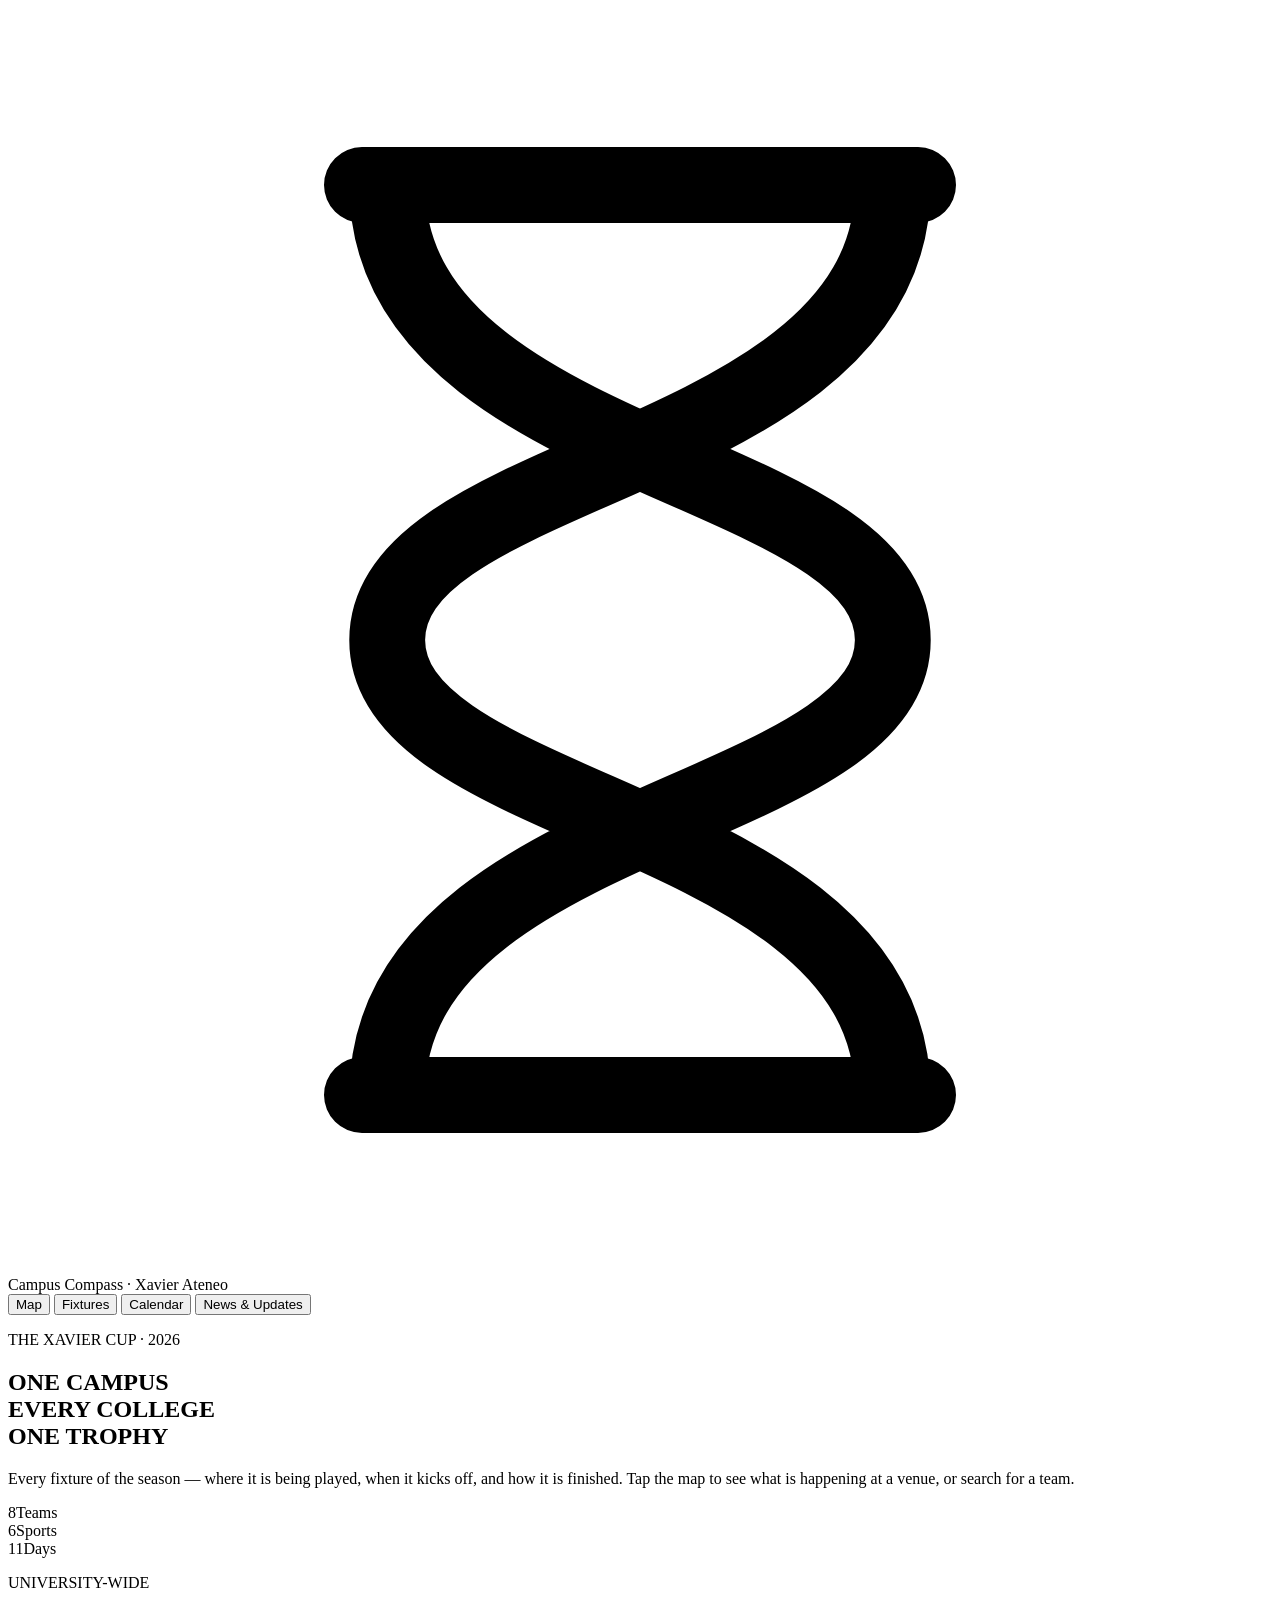
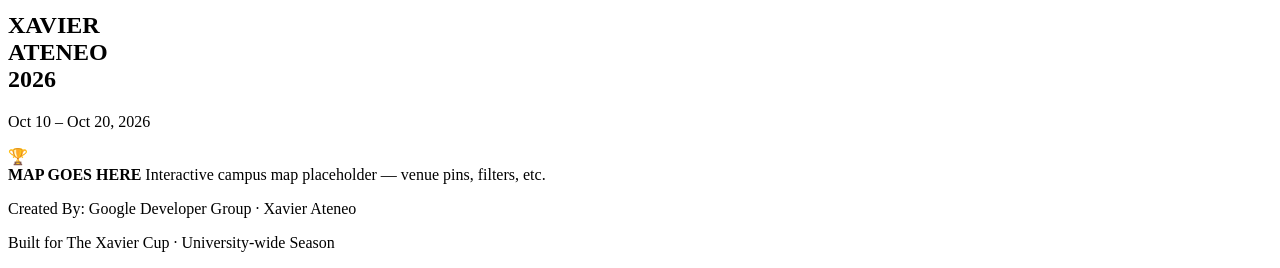
==== docs/index.html @ 450e5708 "Update stylesheet and script paths in index.html" ====
<!DOCTYPE html>
<html lang="en">
<head>
  <meta charset="UTF-8">
  <meta name="viewport" content="width=device-width, initial-scale=1.0">
  <title>Campus Compass · Xavier Ateneo</title>
  <link rel="preconnect" href="https://fonts.googleapis.com">
  <link href="https://fonts.googleapis.com/css2?family=Space+Grotesk:wght@500;700&family=Inter:wght@400;500;600;700&display=swap" rel="stylesheet">
  <link rel="stylesheet" href="src/css/styles.css">
</head>
<body>

  <header class="navbar">
    <div class="brand">
      <span class="brand__mark" aria-hidden="true">
        <svg viewBox="0 0 100 100">
          <path d="M28 14h44M28 86h44" stroke="currentColor" stroke-width="6" stroke-linecap="round"/>
          <path d="M30 14c0 22 40 22 40 36s-40 14-40 36M70 14c0 22-40 22-40 36s40 14 40 36" fill="none" stroke="currentColor" stroke-width="6" stroke-linejoin="round" stroke-linecap="round"/>
        </svg>
      </span>
      <span class="brand__text">Campus Compass · Xavier Ateneo</span>
    </div>
    <nav class="nav-tabs">
      <span class="nav-pill" id="navPill" aria-hidden="true"></span>
      <button class="nav-btn active" data-tab="map">Map</button>
      <button class="nav-btn" data-tab="fixtures">Fixtures</button>
      <button class="nav-btn" data-tab="my-schedule">Calendar</button>
      <button class="nav-btn" data-tab="news">News &amp; Updates</button>
    </nav>
  </header>

  <main class="container">
    <section class="view" id="mapView">
      <div class="hero">
        <div class="hero-card hero-card--navy">
          <p class="hero-eyebrow">THE XAVIER CUP &middot; 2026</p>
          <h1 class="hero-title">ONE CAMPUS<br> EVERY COLLEGE<br><span> ONE TROPHY</span></h1>
          <p class="hero-copy">Every fixture of the season &mdash; where it is being played, when it kicks off, and how it is finished. Tap the map to see what is happening at a venue, or search for a team.</p>
          <div class="hero-stats">
            <div class="stat-chip"><span class="stat-num">8</span><span class="stat-label">Teams</span></div>
            <div class="stat-chip"><span class="stat-num">6</span><span class="stat-label">Sports</span></div>
            <div class="stat-chip"><span class="stat-num">11</span><span class="stat-label">Days</span></div>
          </div>
        </div>
        <div class="hero-card hero-card--lime">
          <p class="hero-eyebrow hero-eyebrow--dark">UNIVERSITY-WIDE</p>
          <h2 class="hero-title-dark">XAVIER<br>ATENEO<br>2026</h2>
          <p class="hero-dates">Oct 10 &ndash; Oct 20, 2026</p>
          <div class="hero-trophy" aria-hidden="true">🏆</div>
        </div>
      </div>

      <!-- MAP GOES HERE — this whole block is a placeholder. -->
      <div class="map-placeholder-note" id="campusMapSlot">
        <strong>MAP GOES HERE</strong>
        <span>Interactive campus map placeholder &mdash; venue pins, filters, etc.</span>
      </div>
    </section>

    <section class="view" id="fixturesView" hidden>
      <div class="view-header">
        <svg class="view-header__icon" viewBox="0 0 100 100" aria-hidden="true"><rect x="18" y="14" width="64" height="72" rx="6" fill="none" stroke="currentColor" stroke-width="5"/><path d="M30 34h40M30 50h40M30 66h26" stroke="currentColor" stroke-width="5" stroke-linecap="round"/></svg>
        <h2>All Fixtures</h2>
        <p>Every match across the tournament, filterable by day and sport.</p>
      </div>
      <section class="team-strip" id="teamStripFixtures" aria-label="Teams"></section>
      <div class="view-controls">
        <div class="filter-group">
          <label for="dateSelect">Date</label>
          <select id="dateSelect">
            <option value="ALL">All Days (Oct 10&ndash;20)</option>
          </select>
          <label for="sportSelect">Sport</label>
          <select id="sportSelect">
            <option value="ALL">All Sports</option>
          </select>
        </div>
      </div>
      <div id="fixturesContainer" class="fixtures-grid"></div>
    </section>

    <section class="view" id="myScheduleView" hidden>
      <div class="view-header">
        <svg class="view-header__icon" viewBox="0 0 100 100" aria-hidden="true"><rect x="14" y="20" width="72" height="66" rx="6" fill="none" stroke="currentColor" stroke-width="5"/><path d="M14 38h72M30 12v16M70 12v16" stroke="currentColor" stroke-width="5" stroke-linecap="round"/></svg>
        <h2>My Schedule</h2>
        <p>Pick your team above, then tap a day to see when they play.</p>
      </div>
      <section class="team-strip" id="teamStripSchedule" aria-label="Teams"></section>

      <div class="calendar" id="calendar">
        <div class="calendar__head">
          <h3 id="calendarMonthLabel">October 2026</h3>
          <button class="calendar__today-btn" id="calToday">Today</button>
        </div>
        <div class="calendar__weekdays">
          <span>Sun</span><span>Mon</span><span>Tue</span><span>Wed</span><span>Thu</span><span>Fri</span><span>Sat</span>
        </div>
        <div class="calendar__grid" id="calendarGrid"></div>
      </div>

      <div class="day-detail" id="dayDetail">
        <div class="day-detail__head">
          <h3 id="dayDetailTitle">Select a team</h3>
        </div>
        <div id="dayDetailGames" class="fixtures-grid"></div>
      </div>
    </section>

    <section class="view" id="newsView" hidden>
      <div class="view-header">
        <svg class="view-header__icon" viewBox="0 0 100 100" aria-hidden="true"><path d="M20 30h44l16-14v68l-16-14H20a6 6 0 0 1-6-6V36a6 6 0 0 1 6-6Z" fill="none" stroke="currentColor" stroke-width="5" stroke-linejoin="round"/><circle cx="34" cy="50" r="4" fill="currentColor"/><path d="M46 44h20M46 56h14" stroke="currentColor" stroke-width="5" stroke-linecap="round"/></svg>
        <h2>News &amp; Updates</h2>
        <p>Announcements and stories from every college and CSG.</p>
      </div>

      <div class="news-controls">
        <div class="news-filters" id="newsFilters"></div>
        <button class="news-see-all" id="newsSeeAll">See All</button>
      </div>

      <div class="news-carousel" id="newsCarousel">
        <div class="news-track" id="newsTrack"></div>
      </div>
      <div class="news-grid" id="newsGrid" hidden></div>

      <div class="events-section">
        <h3 class="events-heading">Upcoming Events</h3>
        <div class="events-grid" id="eventsGrid"></div>
      </div>
    </section>
  </main>

  <footer class="site-footer">
    <p class="site-footer__name">Created By: Google Developer Group · Xavier Ateneo</p>
    <p class="footer-sub">Built for The Xavier Cup · University-wide Season</p>
  </footer>

<script type="module" src="src/js/main.js"></script>
</body>
</html>
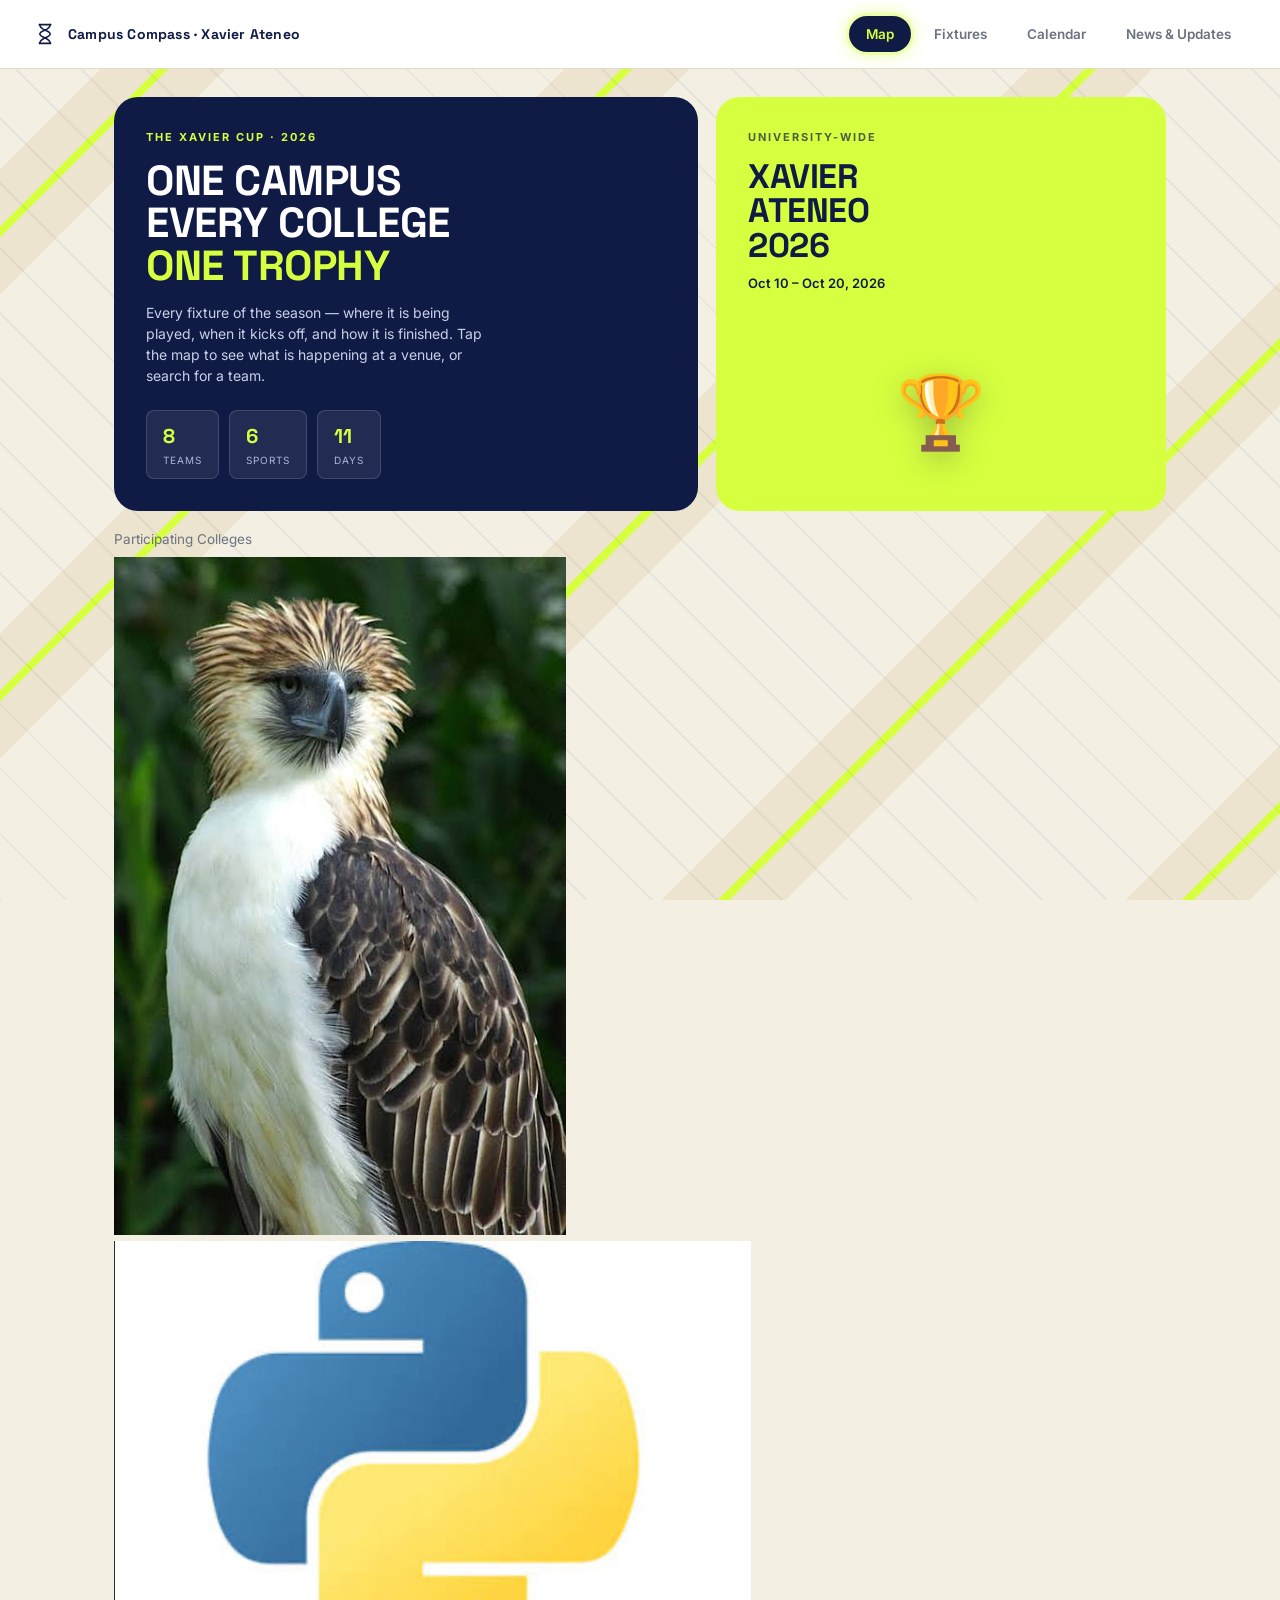
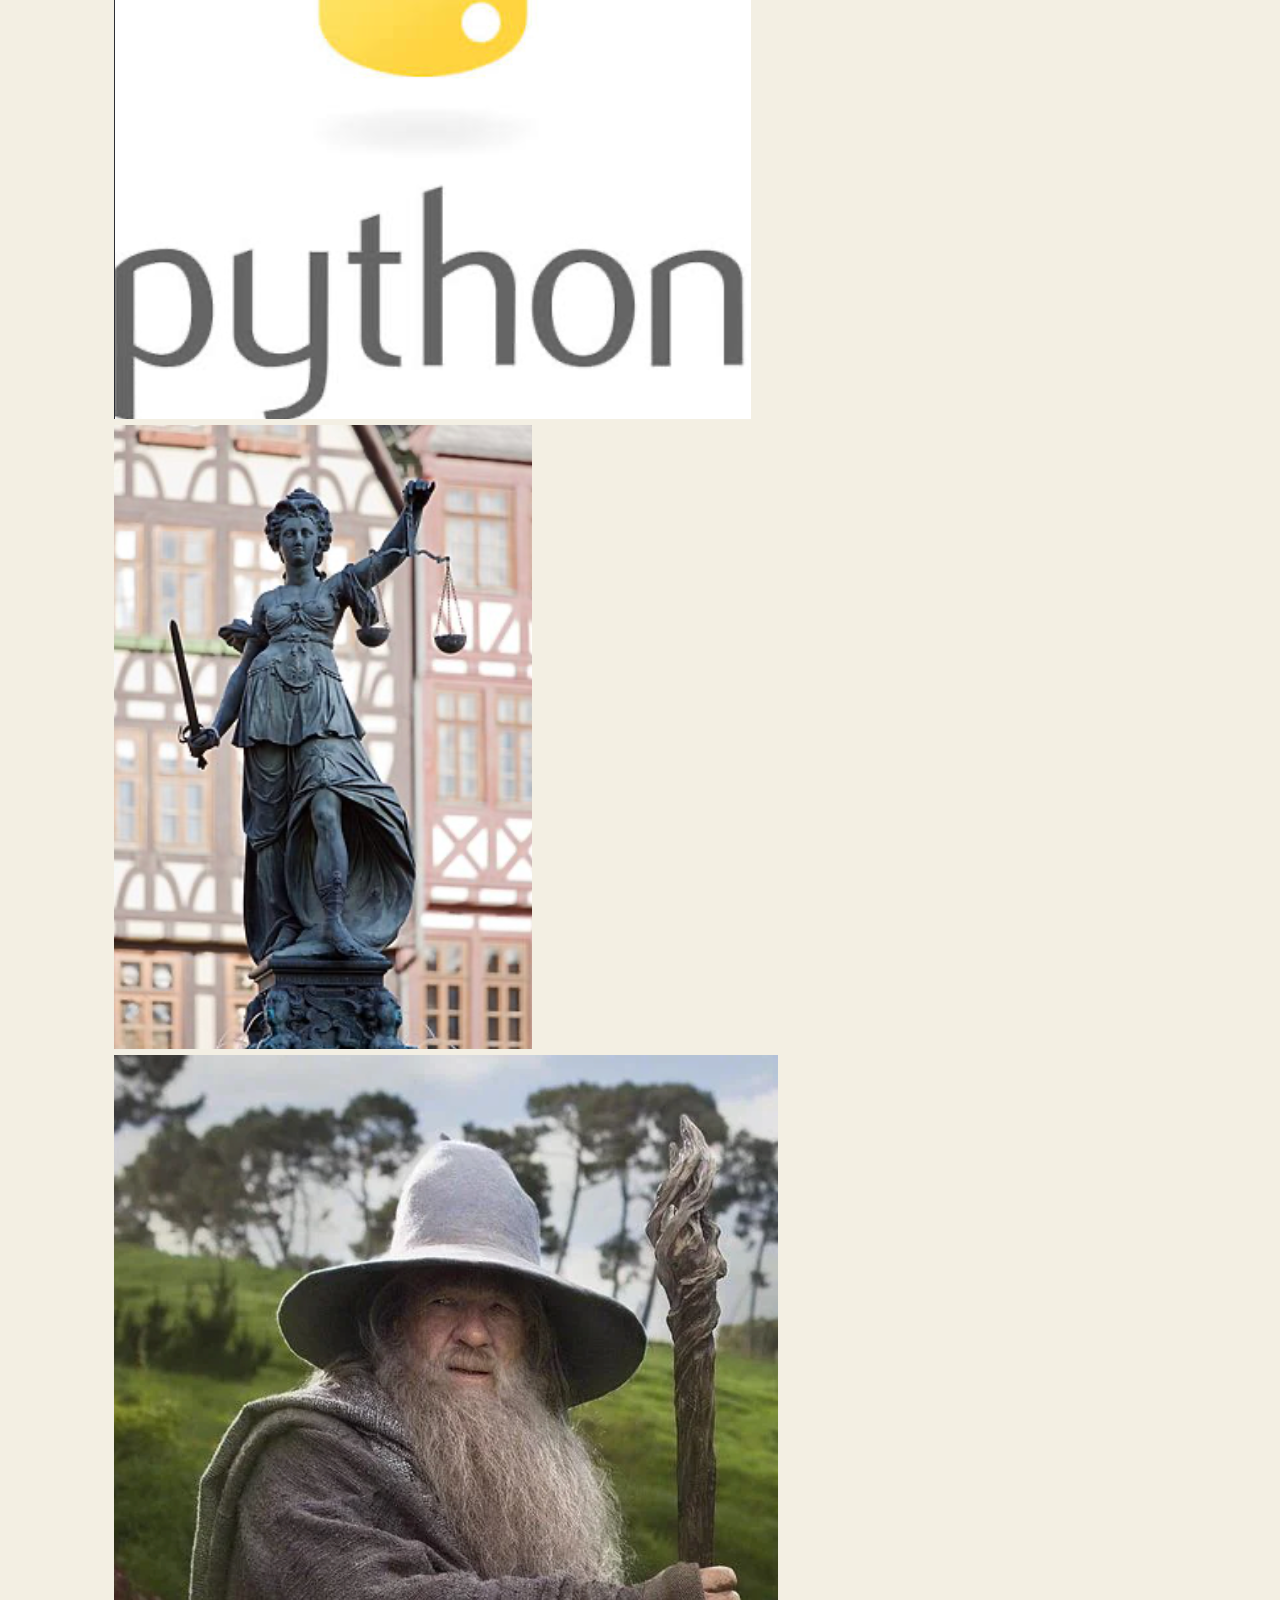
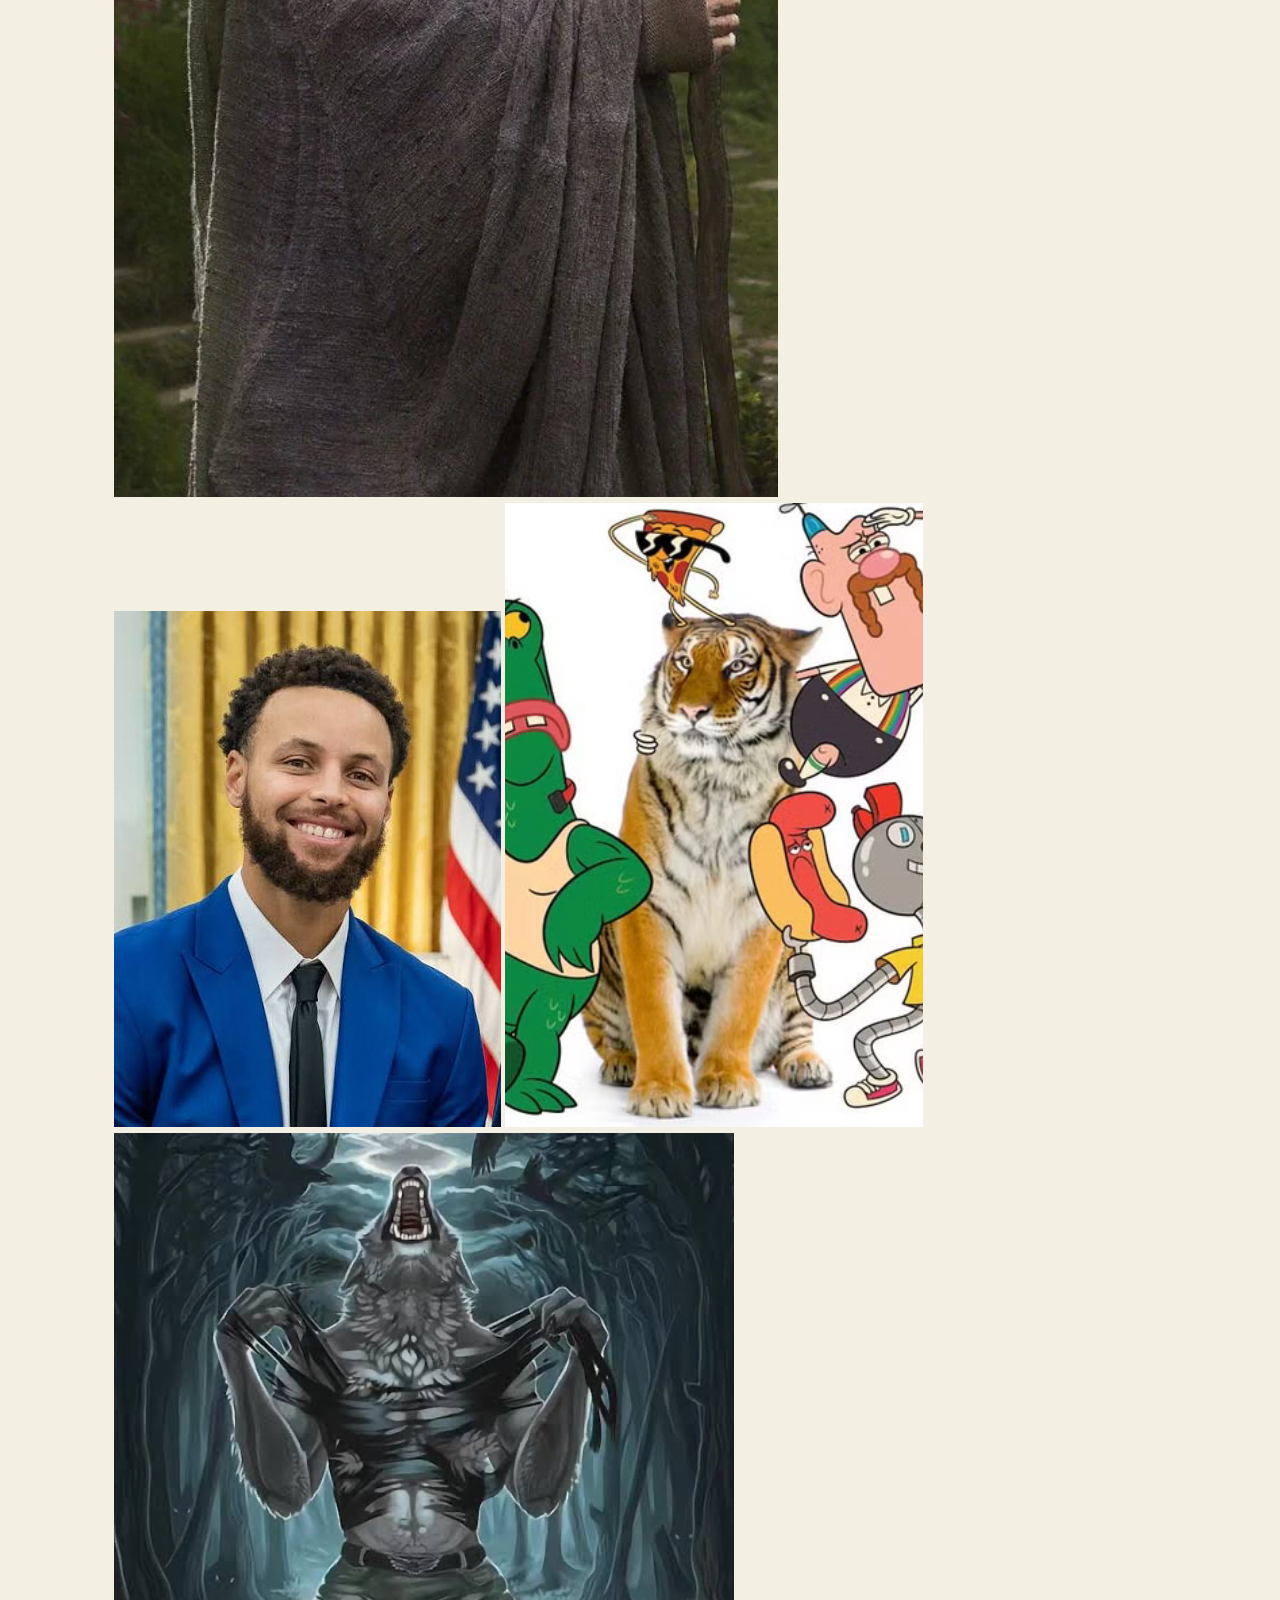
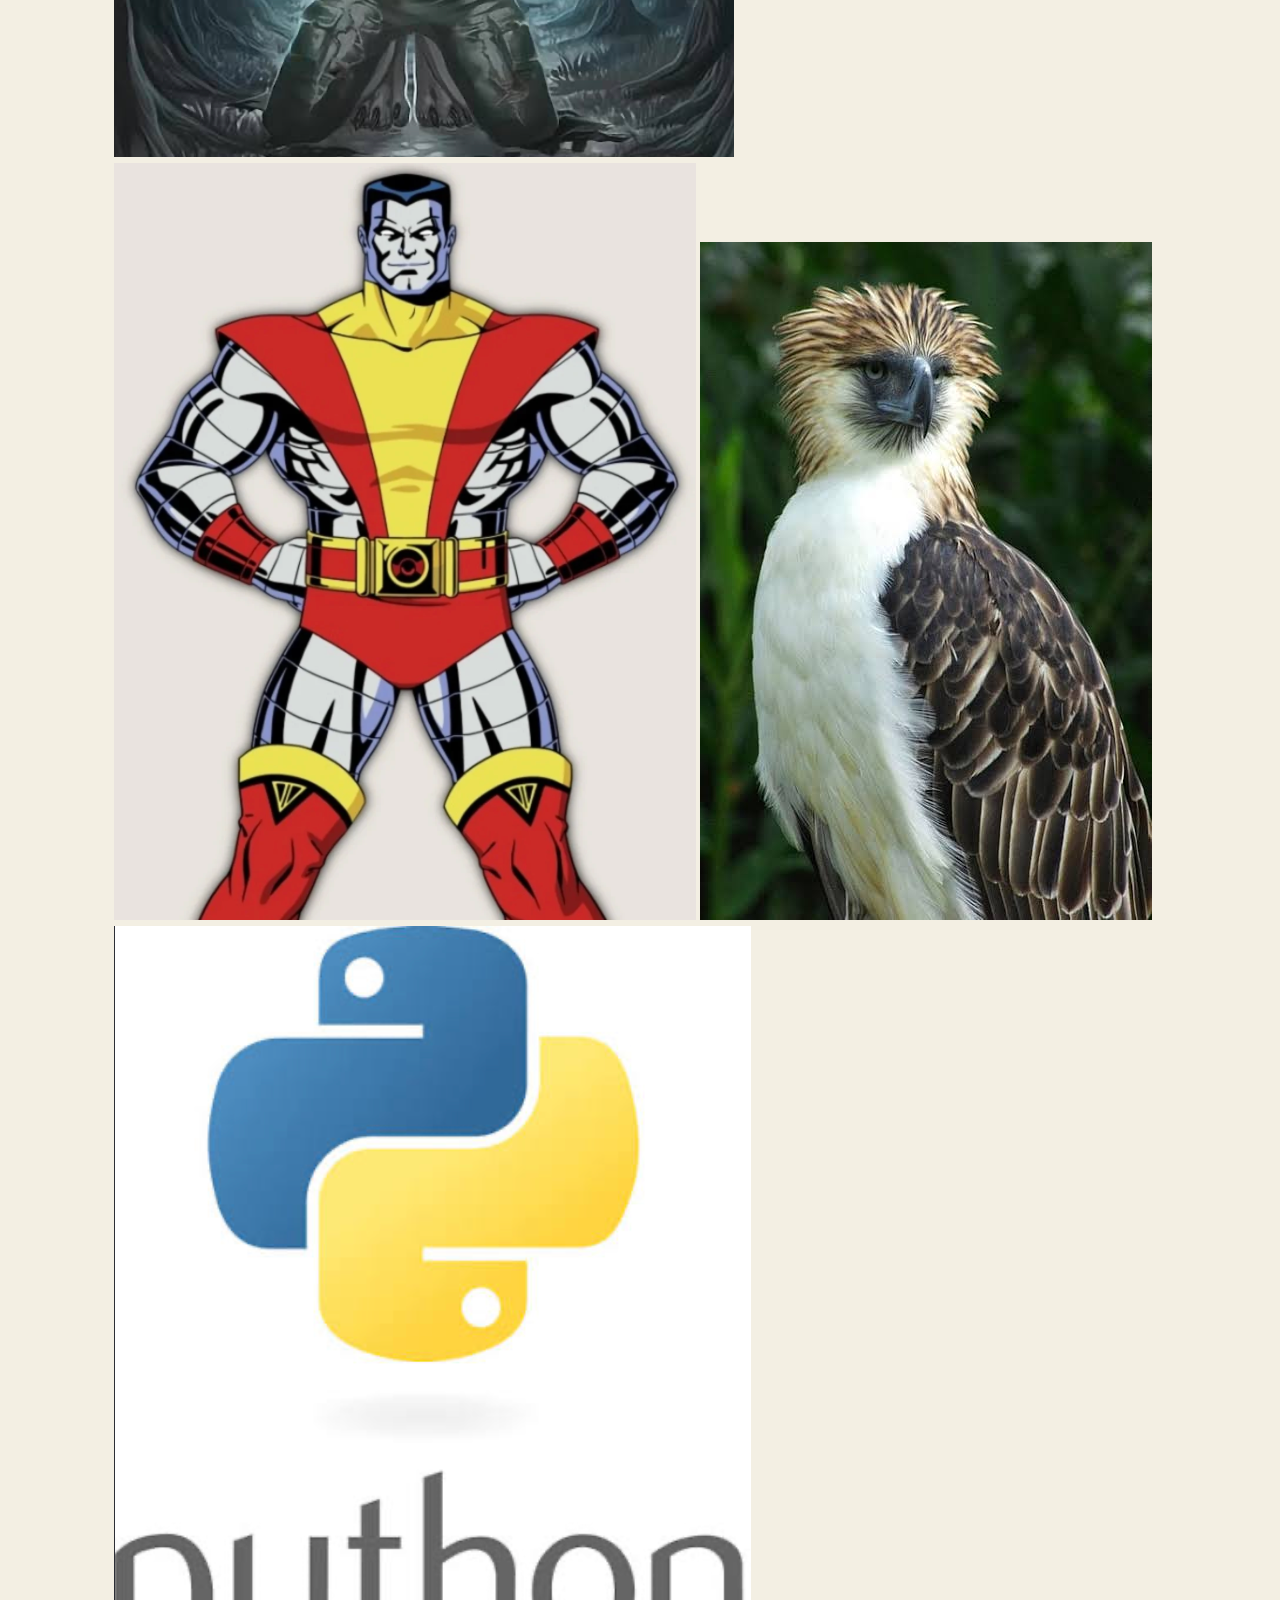
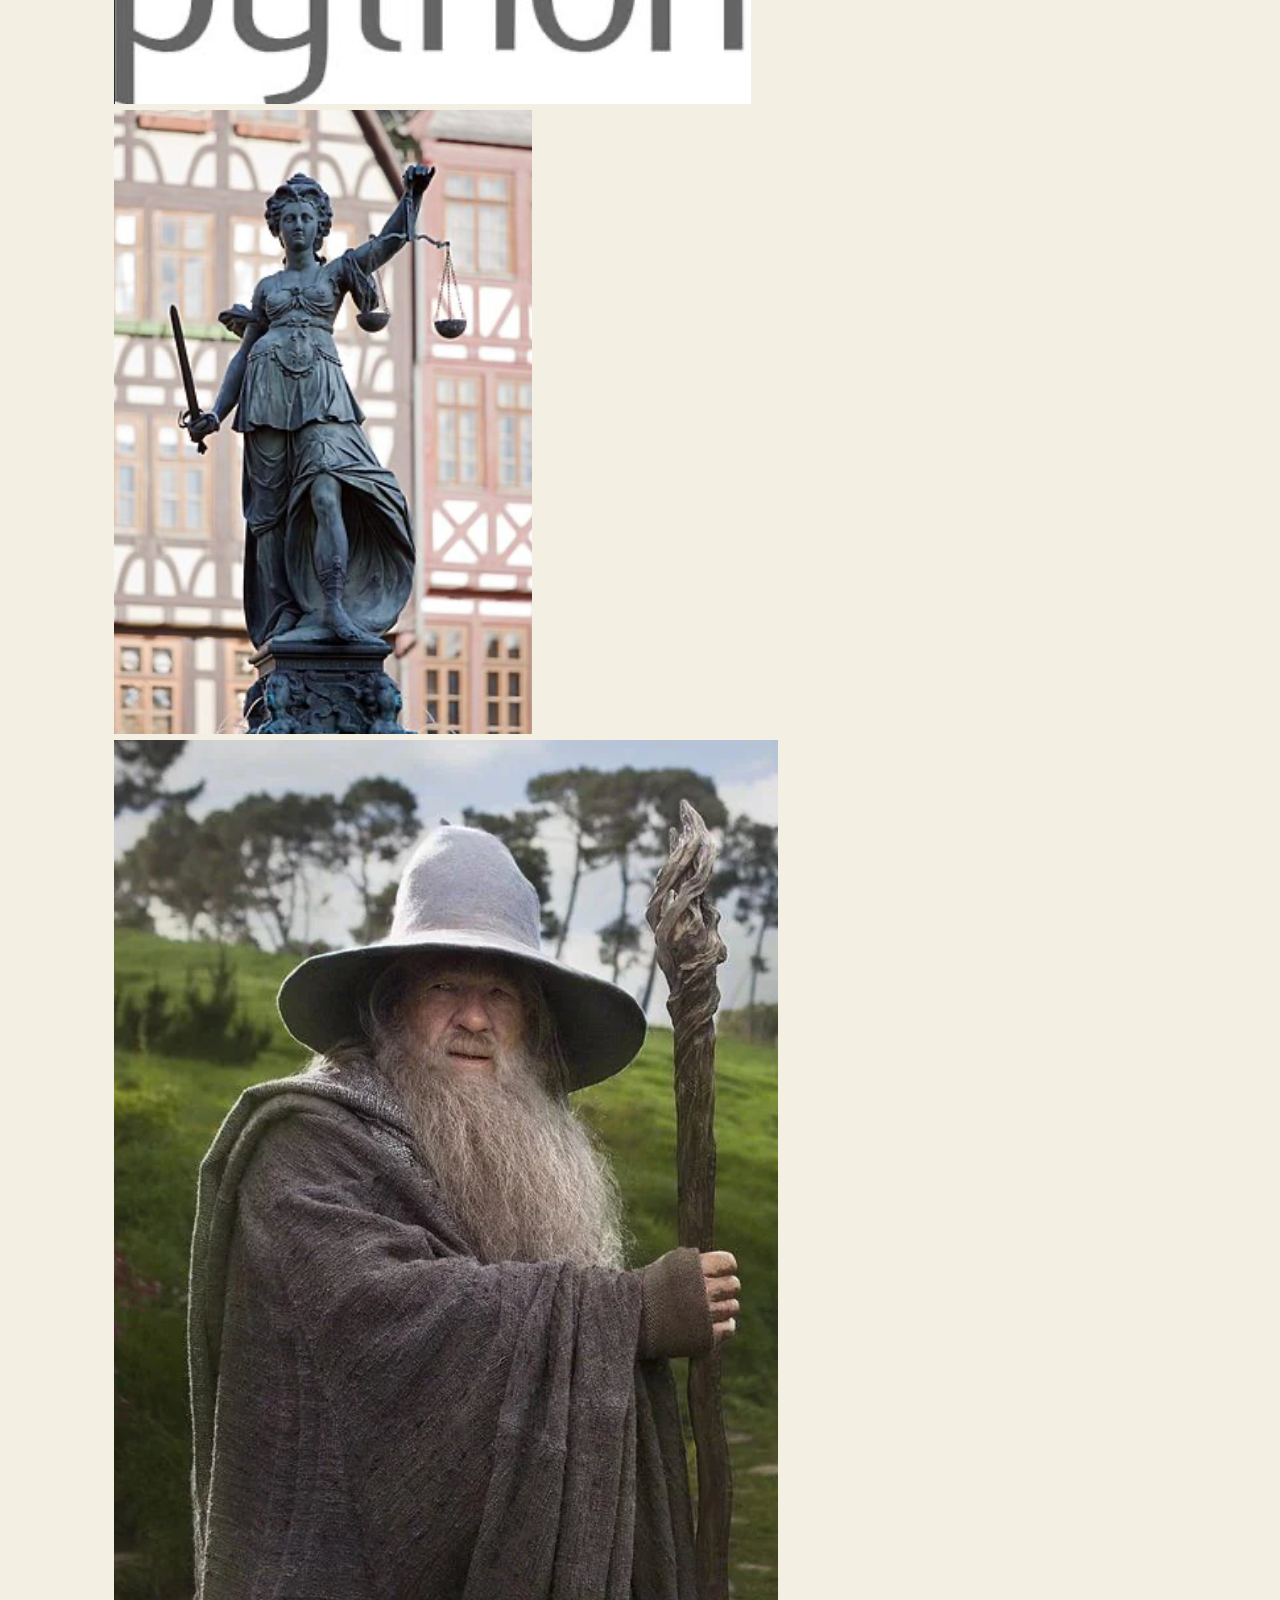
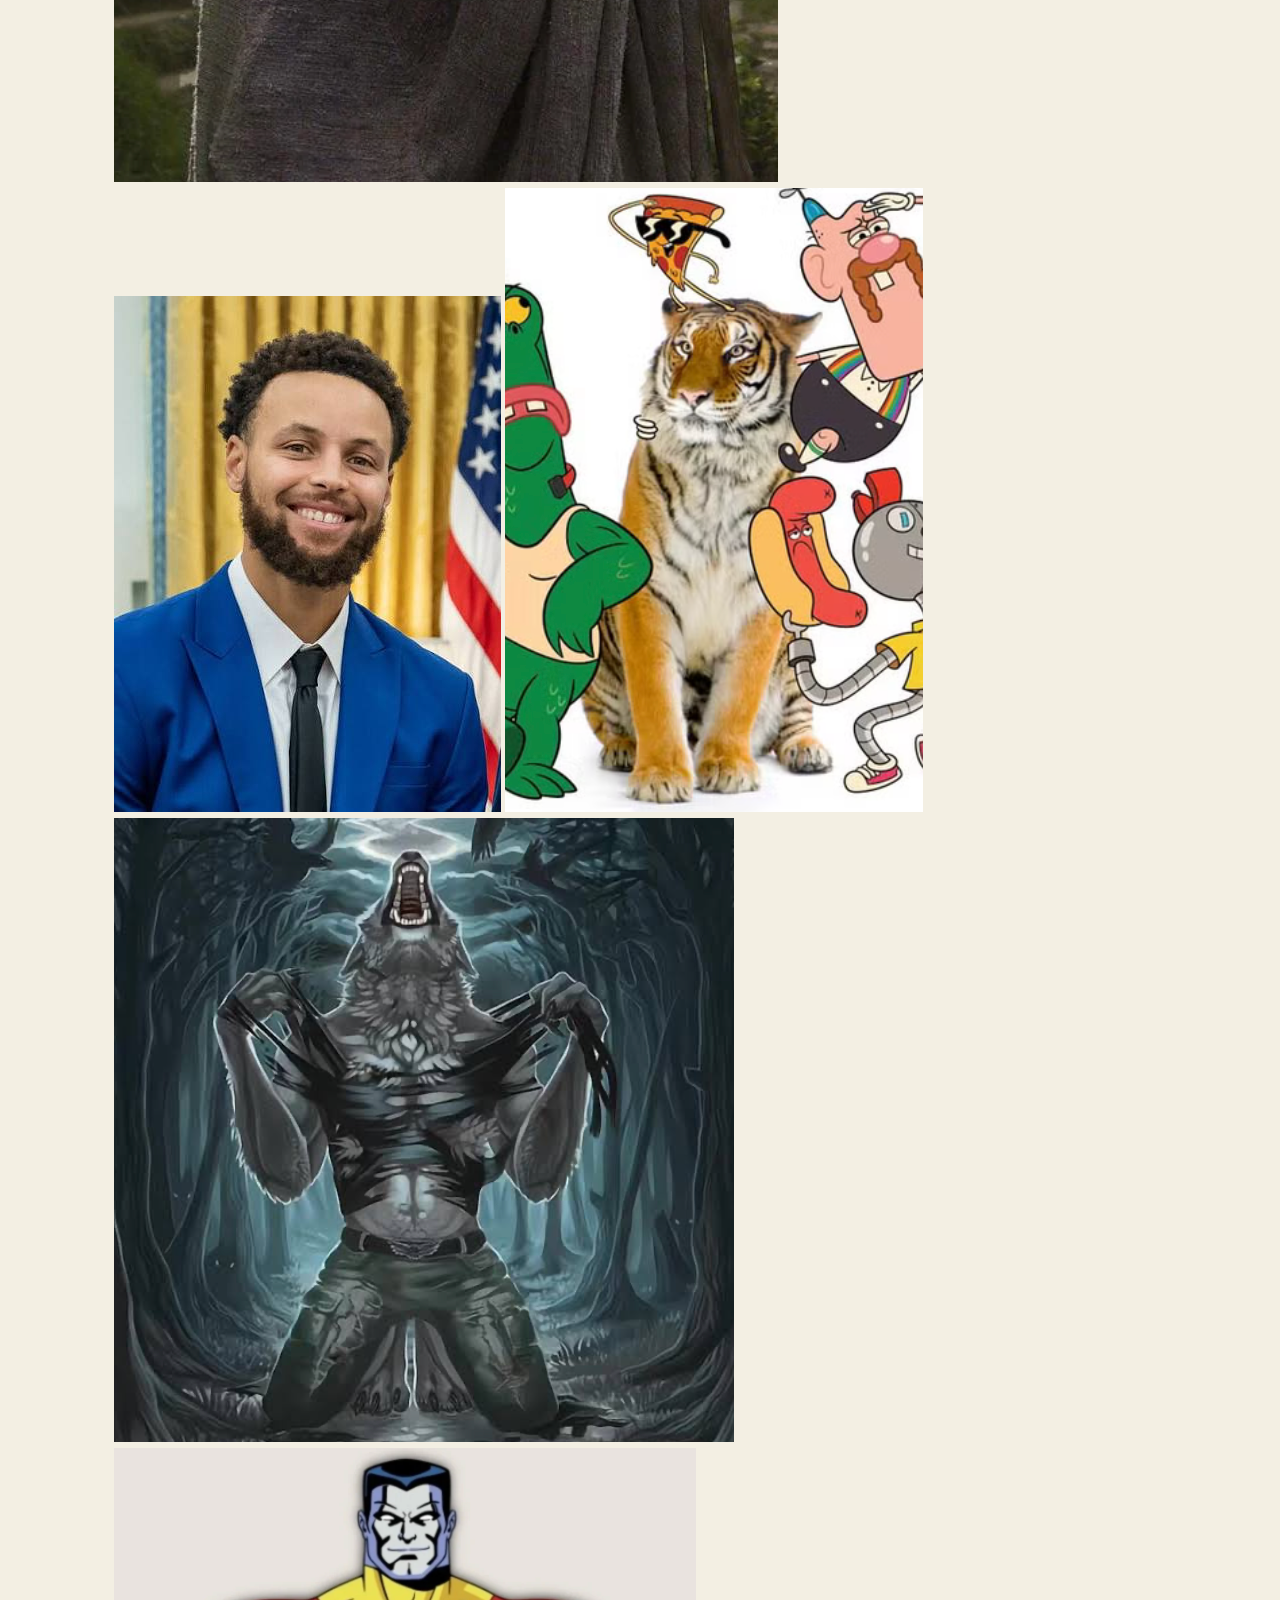
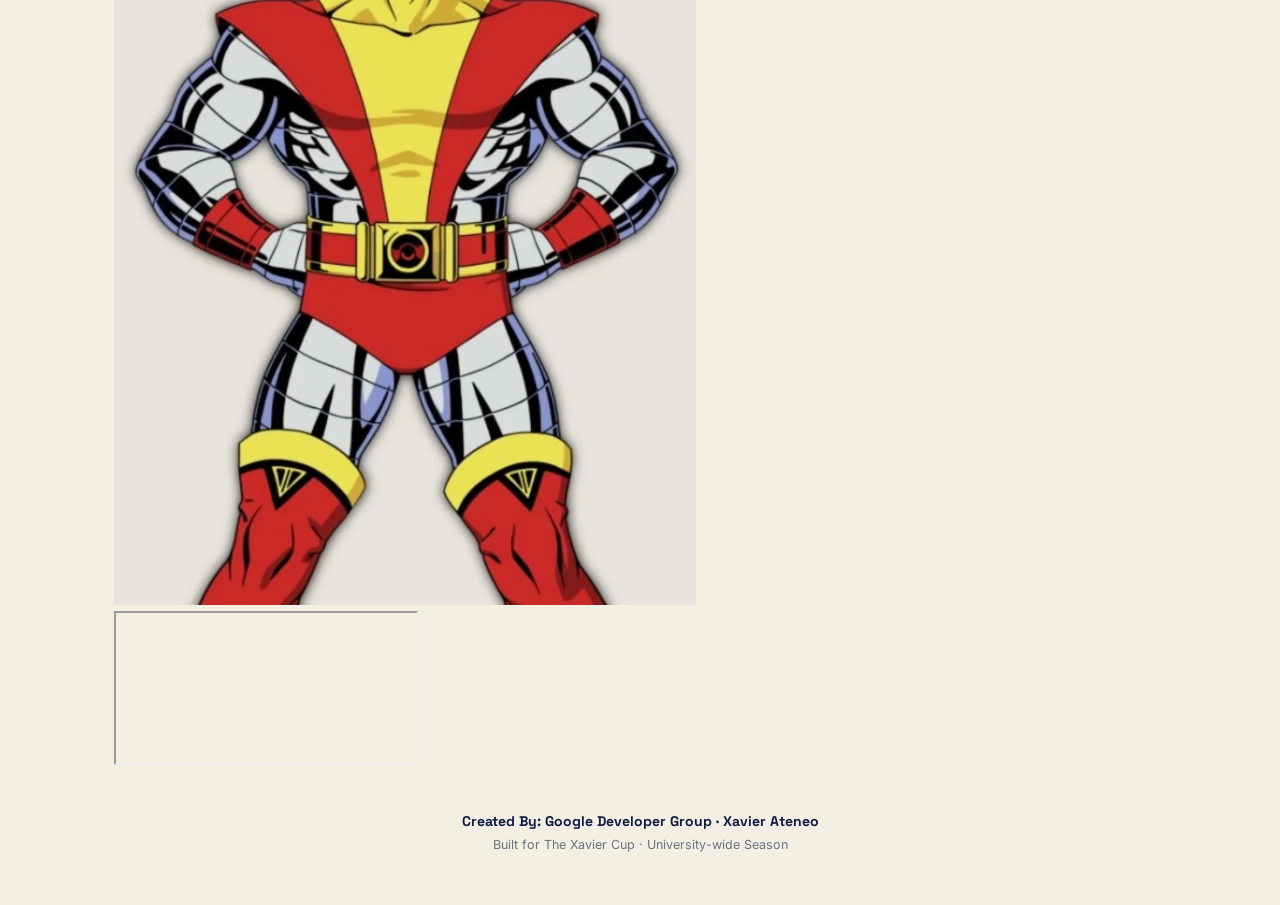
==== commit a0ea2168: "Add college banners marquee and interactive map" ====
--- a/docs/index.html
+++ b/docs/index.html
@@ -50,10 +50,39 @@
         </div>
       </div>
 
-      <!-- MAP GOES HERE — this whole block is a placeholder. -->
-      <div class="map-placeholder-note" id="campusMapSlot">
-        <strong>MAP GOES HERE</strong>
-        <span>Interactive campus map placeholder &mdash; venue pins, filters, etc.</span>
+      <!-- College Banners Marquee -->
+      <div class="college-banners-wrapper">
+        <p class="section-lede" style="margin-bottom: 8px;">Participating Colleges</p>
+        <div class="marquee-track">
+          <!-- Set 1 -->
+          <img src="assets/pictures/eagles.jpeg" alt="SBM Eagles" class="banner-img">
+          <img src="assets/pictures/pythons.png" alt="NSG Pythons" class="banner-img">
+          <img src="assets/pictures/law.png" alt="LAW Lady Justices" class="banner-img">
+          <img src="assets/pictures/wizards.png" alt="CCS Wizards" class="banner-img">
+          <img src="assets/pictures/warriors.jpeg" alt="ENG'G Warriors" class="banner-img">
+          <img src="assets/pictures/tigers.png" alt="ARTSCIES Tigers" class="banner-img">
+          <img src="assets/pictures/wolves.png" alt="MED Wolves" class="banner-img">
+          <img src="assets/pictures/colossus.png" alt="AGGIES & SOE Colossus" class="banner-img">
+          <!-- Set 2 (Duplicate for seamless scrolling) -->
+          <img src="assets/pictures/eagles.jpeg" alt="SBM Eagles" class="banner-img">
+          <img src="assets/pictures/pythons.png" alt="NSG Pythons" class="banner-img">
+          <img src="assets/pictures/law.png" alt="LAW Lady Justices" class="banner-img">
+          <img src="assets/pictures/wizards.png" alt="CCS Wizards" class="banner-img">
+          <img src="assets/pictures/warriors.jpeg" alt="ENG'G Warriors" class="banner-img">
+          <img src="assets/pictures/tigers.png" alt="ARTSCIES Tigers" class="banner-img">
+          <img src="assets/pictures/wolves.png" alt="MED Wolves" class="banner-img">
+          <img src="assets/pictures/colossus.png" alt="AGGIES & SOE Colossus" class="banner-img">
+        </div>
+      </div>
+
+      <!-- Interactive Campus Map -->
+      <div class="map-responsive-container" id="campusMapSlot">
+        <iframe 
+          src="https://www.google.com/maps/embed?pb=!1m18!1m12!1m3!1d3950.814324706596!2d124.64448557577579!3d8.47807099719363!2m3!1f0!2f0!3f0!3m2!1i1024!2i768!4f13.1!3m3!1m2!1s0x32fff4cd69a842fd%3A0xa1f22e864ee0fbf1!2sXavier%20University%20-%20Ateneo%20de%20Cagayan!5e0!3m2!1sen!2sph!4v1700000000000!5m2!1sen!2sph" 
+          allowfullscreen="" 
+          loading="lazy" 
+          referrerpolicy="no-referrer-when-downgrade">
+        </iframe>
       </div>
     </section>
 
@@ -64,18 +93,20 @@
         <p>Every match across the tournament, filterable by day and sport.</p>
       </div>
       <section class="team-strip" id="teamStripFixtures" aria-label="Teams"></section>
-      <div class="view-controls">
-        <div class="filter-group">
-          <label for="dateSelect">Date</label>
-          <select id="dateSelect">
-            <option value="ALL">All Days (Oct 10&ndash;20)</option>
-          </select>
-          <label for="sportSelect">Sport</label>
-          <select id="sportSelect">
-            <option value="ALL">All Sports</option>
-          </select>
-        </div>
+      
+      <!-- Top Section Bar -->
+      <div class="fixture-header-bar">
+        <h3>Match Fixtures</h3>
       </div>
+
+      <!-- Date Pagination Bar -->
+      <div class="date-pagination">
+        <button id="prevDateBtn" aria-label="Previous Day">❮</button>
+        <span id="currentDateDisplay">Oct 10, 2026</span>
+        <button id="nextDateBtn" aria-label="Next Day">❯</button>
+      </div>
+
+      <!-- Main Card Container -->
       <div id="fixturesContainer" class="fixtures-grid"></div>
     </section>
 
--- a/docs/src/css/styles.css
+++ b/docs/src/css/styles.css
@@ -0,0 +1,378 @@
+:root{
+  --navy:       #101B45;
+  --navy-deep:  #0A1230;
+  --lime:       #D6FF3F;
+  --lime-deep:  #A9CC1E;
+  --cream:      #F3EFE3;
+  --cream-card: #EAE3D2;
+  --white:      #FFFFFF;
+  --ink:        #101B45;
+  --muted:      #6B7280;
+  --border:     #E1DACB;
+  --green:      #1E9E52;
+  --green-soft: #E5F5EA;
+
+  --font-display:'Space Grotesk', sans-serif;
+  --font-body:   'Inter', sans-serif;
+
+  --radius-sm: 8px;
+  --radius:    16px;
+  --radius-lg: 24px;
+  --radius-pill: 999px;
+
+  --shadow-sm: 0 2px 6px rgba(16,27,69,.06);
+  --shadow-md: 0 8px 22px rgba(16,27,69,.10);
+}
+
+*{ box-sizing:border-box; margin:0; padding:0; }
+
+body{
+  font-family:var(--font-body);
+  background-color:var(--cream);
+  background-image:
+    repeating-linear-gradient(45deg, rgba(16,27,69,0.05) 0px, rgba(16,27,69,0.05) 2px, transparent 2px, transparent 46px),
+    repeating-linear-gradient(135deg,
+      var(--cream) 0px, var(--cream) 120px,
+      #ECE4CE 120px, #ECE4CE 160px,
+      var(--lime) 160px, var(--lime) 168px,
+      #ECE4CE 168px, #ECE4CE 208px,
+      var(--cream) 208px, var(--cream) 328px
+    );
+  background-attachment:fixed;
+  color:var(--ink);
+  line-height:1.5;
+  padding-bottom:40px;
+}
+
+a{ color:inherit; text-decoration:none; }
+h1,h2,h3{ font-family:var(--font-display); }
+
+.photo-placeholder{
+  display:flex; align-items:center; justify-content:center;
+  background:repeating-linear-gradient(135deg, rgba(16,27,69,.06) 0 8px, rgba(16,27,69,0) 8px 16px), var(--cream-card);
+  border:2px dashed var(--navy);
+  color:var(--navy);
+  font-size:10px; font-weight:700; text-align:center;
+}
+
+.map-placeholder-note{
+  margin-top:22px; min-height:340px;
+  display:flex; flex-direction:column; align-items:center; justify-content:center; gap:8px;
+  background:repeating-linear-gradient(135deg, rgba(16,27,69,.06) 0 8px, rgba(16,27,69,0) 8px 16px), var(--cream-card);
+  border:2px dashed var(--navy); border-radius:var(--radius-lg);
+  color:var(--navy); text-align:center; padding:30px;
+}
+.map-placeholder-note strong{ font-family:var(--font-display); font-size:16px; letter-spacing:.5px; }
+.map-placeholder-note span{ font-size:13px; color:var(--muted); max-width:380px; }
+
+.navbar{
+  display:flex; align-items:center; justify-content:space-between;
+  gap:16px; padding:16px 32px; background:var(--white);
+  border-bottom:1px solid var(--border); flex-wrap:wrap;
+}
+.brand{ display:flex; align-items:center; gap:10px; }
+.brand__mark{ width:26px; height:26px; color:var(--navy); }
+.brand__text{
+  font-family:var(--font-display); font-weight:700; font-size:14px;
+  letter-spacing:.2px; color:var(--navy);
+}
+.brand__dash{ color:var(--muted); font-weight:500; }
+
+.nav-tabs{ position:relative; display:flex; gap:6px; flex-wrap:wrap; }
+.nav-pill{
+  position:absolute; top:0; left:0; height:100%; width:0;
+  background:var(--navy); border-radius:var(--radius-pill);
+  box-shadow:0 0 0 3px rgba(214,255,63,.25), 0 0 16px 2px rgba(214,255,63,.55);
+  transition:left .28s cubic-bezier(.4,0,.2,1), width .28s cubic-bezier(.4,0,.2,1);
+  z-index:1;
+}
+.nav-btn{
+  position:relative; z-index:2;
+  background:transparent; border:1px solid transparent; color:var(--muted);
+  padding:9px 16px; border-radius:var(--radius-pill); cursor:pointer;
+  font-family:var(--font-body); font-weight:600; font-size:13.5px;
+  transition:color .15s ease;
+}
+.nav-btn:hover{ color:var(--navy); }
+.nav-btn.active{ color:var(--lime); }
+
+.container{ max-width:1100px; margin:0 auto; padding:28px 24px 0; }
+
+.hero{ display:grid; grid-template-columns:1.3fr 1fr; gap:18px; margin-bottom:24px; }
+.hero-card{ border-radius:var(--radius-lg); padding:32px; position:relative; overflow:hidden; }
+.hero-card--navy{ background:var(--navy); color:var(--white); }
+.hero-card--lime{ background:var(--lime); color:var(--navy); display:flex; flex-direction:column; }
+
+.hero-eyebrow{
+  font-size:11px; font-weight:700; letter-spacing:2px; text-transform:uppercase;
+  color:var(--lime); margin-bottom:14px;
+}
+.hero-eyebrow--dark{ color:var(--navy); opacity:.7; }
+
+.hero-title{
+  font-size:clamp(30px,4vw,42px); font-weight:700; line-height:1.02; letter-spacing:-.5px;
+  text-transform:uppercase; margin-bottom:14px;
+}
+.hero-title span{ color:var(--lime); }
+.hero-copy{ font-size:14px; color:#C9D0E8; max-width:340px; margin-bottom:24px; }
+
+.hero-stats{ display:flex; gap:10px; flex-wrap:wrap; }
+.stat-chip{
+  background:rgba(255,255,255,.08); border:1px solid rgba(255,255,255,.14);
+  border-radius:var(--radius-sm); padding:10px 16px; display:flex; flex-direction:column; gap:2px;
+}
+.stat-num{ font-family:var(--font-display); font-weight:700; font-size:20px; color:var(--lime); }
+.stat-label{ font-size:10px; letter-spacing:1px; text-transform:uppercase; color:#AEB6D4; }
+
+.hero-title-dark{ font-size:clamp(26px,3.4vw,34px); font-weight:700; line-height:1.02; letter-spacing:-.5px; margin-bottom:10px; text-transform:uppercase; }
+.hero-dates{ font-size:13px; font-weight:600; margin-bottom:auto; }
+.hero-trophy{ font-size:72px; text-align:center; margin:14px 0; filter:drop-shadow(0 8px 14px rgba(16,27,69,.25)); }
+.hero-venues{ display:flex; gap:8px; flex-wrap:wrap; }
+.venue-pill{ background:var(--navy); color:var(--white); font-size:11px; font-weight:700; padding:6px 12px; border-radius:var(--radius-pill); }
+
+.team-strip{
+  display:grid; grid-template-columns:repeat(8, 1fr);
+  gap:10px; padding:4px 2px 20px; width:100%;
+}
+.team-chip{
+  border-radius:var(--radius-sm); overflow:hidden;
+  cursor:pointer; display:block;
+  aspect-ratio:3/4;
+  transition:transform .12s ease, box-shadow .12s ease;
+}
+.team-chip:hover{ transform:translateY(-2px); box-shadow:var(--shadow-sm); }
+.team-chip.selected{ box-shadow:0 0 0 3px var(--lime), var(--shadow-md); }
+.team-chip__photo{
+  width:100%; height:100%; object-fit:cover; display:block;
+}
+
+.view[hidden]{ display:none; }
+
+.view-header{
+  position:relative; overflow:hidden;
+  background:linear-gradient(135deg, var(--navy) 0%, var(--navy-deep) 100%);
+  border-radius:var(--radius-lg);
+  padding:34px 34px 30px; margin-bottom:22px;
+}
+.view-header::before{
+  content:""; position:absolute; top:-60%; right:-6%;
+  width:180px; height:260%; background:var(--lime); opacity:.14;
+  transform:rotate(20deg);
+}
+.view-header::after{
+  content:""; position:absolute; left:0; bottom:0; width:100%; height:4px;
+  background:linear-gradient(90deg, var(--lime) 0%, transparent 70%);
+}
+.view-header__icon{
+  position:absolute; top:18px; right:22px; width:64px; height:64px;
+  color:var(--white); opacity:.14; pointer-events:none;
+}
+.view-header h2{
+  position:relative; color:var(--lime); font-size:30px; font-weight:700;
+  text-transform:uppercase; letter-spacing:.5px;
+}
+.view-header p{
+  position:relative; color:rgba(243,239,227,.8); font-size:13.5px;
+  margin-top:8px; max-width:520px;
+}
+
+.view-controls{
+  display:flex; align-items:center; justify-content:flex-start; flex-wrap:wrap; gap:14px;
+  margin-bottom:16px;
+}
+.view-controls h2, .my-schedule h2{ font-size:20px; }
+.section-lede{ color:var(--muted); font-size:13.5px; margin-bottom:16px; margin-top:-6px; }
+
+.filter-group{ display:flex; align-items:center; gap:8px; flex-wrap:wrap; }
+.filter-group label{ font-size:12px; font-weight:600; color:var(--muted); }
+.filter-group select{
+  padding:8px 12px; border-radius:var(--radius-sm); border:1px solid var(--border);
+  background:var(--white); font-family:var(--font-body); font-size:13px; color:var(--ink);
+}
+
+.fixtures-grid{ display:flex; flex-direction:column; gap:10px; }
+.card{
+  background:var(--white); border-radius:var(--radius); padding:16px 20px;
+  display:flex; justify-content:space-between; align-items:center; gap:16px;
+  border-left:5px solid var(--border); box-shadow:var(--shadow-sm); flex-wrap:wrap;
+}
+.card.finished{ border-left-color:var(--navy); }
+.card.ongoing{ border-left-color:var(--green); }
+.card.upcoming{ border-left-color:var(--muted); }
+.card.mine{ border-left-color:var(--lime-deep); }
+
+.badge{
+  font-size:10.5px; font-weight:700; padding:4px 10px; border-radius:var(--radius-pill);
+  text-transform:uppercase; letter-spacing:.4px; display:inline-block;
+}
+.badge.finished{ background:var(--navy); color:var(--white); }
+.badge.ongoing{ background:var(--green-soft); color:var(--green); animation:pulse 1.3s infinite; }
+.badge.upcoming{ background:var(--cream-card); color:var(--navy); border:1px solid var(--border); }
+@keyframes pulse{ 0%,100%{opacity:1;} 50%{opacity:.55;} }
+
+.match-info{ flex:1 1 220px; }
+.sport-name{ font-size:11px; color:var(--muted); text-transform:uppercase; letter-spacing:.5px; font-weight:700; margin-bottom:4px; }
+.teams{ font-size:15px; font-weight:700; }
+.teams .team-mine{ color:var(--lime-deep); }
+.time-venue{ font-size:12.5px; color:var(--muted); margin-top:4px; }
+
+.score{ font-family:var(--font-display); font-weight:700; font-size:19px; color:var(--navy); white-space:nowrap; }
+
+.empty-state{ text-align:center; padding:36px 20px; background:var(--white); border-radius:var(--radius); color:var(--muted); border:1px dashed var(--border); font-size:13.5px; }
+
+.calendar{
+  background:var(--navy); border-radius:var(--radius-lg); overflow:hidden;
+  margin-bottom:22px; box-shadow:var(--shadow-md);
+}
+.calendar__head{
+  display:flex; align-items:center; gap:12px; padding:16px 20px 10px;
+}
+.calendar__head h3{
+  color:var(--lime); font-size:18px; font-weight:700; margin-right:auto;
+}
+.calendar__today-btn{
+  background:rgba(255,255,255,.08); border:1px solid rgba(255,255,255,.2); color:var(--white);
+  font-size:12px; font-weight:600; padding:6px 14px; border-radius:var(--radius-pill); cursor:pointer;
+}
+.calendar__today-btn:hover{ background:rgba(255,255,255,.16); }
+
+.calendar__weekdays{
+  display:grid; grid-template-columns:repeat(7,1fr);
+  padding:6px 10px; border-top:1px solid rgba(255,255,255,.08);
+}
+.calendar__weekdays span{
+  text-align:center; font-size:11px; font-weight:600; letter-spacing:.5px;
+  color:rgba(255,255,255,.55); text-transform:uppercase; padding:6px 0;
+}
+
+.calendar__grid{ display:grid; grid-template-columns:repeat(7,1fr); }
+.cal-cell{
+  min-height:88px; border-top:1px solid rgba(255,255,255,.08); border-left:1px solid rgba(255,255,255,.08);
+  padding:6px 6px 8px; cursor:pointer; transition:background .12s ease;
+}
+.cal-cell:nth-child(7n+1){ border-left:none; }
+.cal-cell:hover{ background:rgba(255,255,255,.04); }
+.cal-cell.out-of-month{ cursor:default; }
+.cal-cell.out-of-month .cal-cell__num{ color:rgba(255,255,255,.22); }
+.cal-cell.selected{ background:rgba(214,255,63,.10); }
+.cal-cell__num{
+  font-family:var(--font-display); font-weight:700; font-size:13px; color:var(--lime);
+}
+.cal-cell.is-today .cal-cell__num{
+  display:inline-flex; align-items:center; justify-content:center;
+  width:22px; height:22px; border-radius:50%; background:var(--lime); color:var(--navy);
+}
+.cal-pills{ margin-top:6px; display:flex; flex-direction:column; gap:3px; }
+.cal-pill{
+  font-size:10px; font-weight:600; padding:3px 6px; border-radius:5px;
+  white-space:nowrap; overflow:hidden; text-overflow:ellipsis;
+}
+.cal-pill.finished{ background:var(--cream); color:var(--navy); }
+.cal-pill.ongoing{ background:var(--lime); color:var(--navy); animation:pulse 1.3s infinite; }
+.cal-pill.upcoming{ background:transparent; border:1px solid rgba(214,255,63,.6); color:var(--lime); }
+
+.day-detail__head{ margin-bottom:12px; }
+.day-detail__head h3{ font-size:16px; }
+
+.news-controls{
+  display:flex; align-items:center; justify-content:space-between; gap:14px;
+  flex-wrap:wrap; margin-bottom:20px;
+}
+.news-filters{ display:flex; gap:8px; flex-wrap:wrap; }
+.news-filter{
+  background:var(--white); border:1px solid var(--border); color:var(--muted);
+  font-family:var(--font-body); font-weight:600; font-size:12.5px;
+  padding:7px 15px; border-radius:var(--radius-pill); cursor:pointer;
+  transition:background .12s ease, color .12s ease, border-color .12s ease;
+}
+.news-filter:hover{ border-color:var(--navy); }
+.news-filter.active{ background:var(--navy); border-color:var(--navy); color:var(--lime); }
+
+.news-see-all{
+  background:var(--lime); border:none; color:var(--navy);
+  font-family:var(--font-body); font-weight:700; font-size:12.5px;
+  padding:8px 18px; border-radius:var(--radius-pill); cursor:pointer;
+  transition:background .12s ease;
+}
+.news-see-all:hover{ background:var(--lime-deep, #A9CC1E); }
+.news-see-all.active{ background:var(--navy); color:var(--white); }
+
+.news-carousel{
+  display:flex; gap:16px; overflow-x:auto; overflow-y:hidden;
+  padding-bottom:4px; scrollbar-width:none;
+  -webkit-mask-image:linear-gradient(to right, transparent, black 32px, black calc(100% - 32px), transparent);
+  mask-image:linear-gradient(to right, transparent, black 32px, black calc(100% - 32px), transparent);
+}
+.news-carousel::-webkit-scrollbar{ display:none; }
+.news-carousel[hidden]{ display:none; }
+.news-track{ display:flex; gap:16px; width:max-content; }
+
+.news-grid{
+  display:grid; grid-template-columns:repeat(4, 1fr); gap:16px;
+}
+.news-grid[hidden]{ display:none; }
+
+.news-card{
+  flex:0 0 auto; width:270px; background:var(--white); border-radius:var(--radius);
+  border-left:5px solid var(--navy); box-shadow:var(--shadow-sm); padding:16px 18px;
+  display:flex; flex-direction:column; gap:10px;
+}
+.news-grid .news-card{ width:auto; }
+.news-card__title{ font-family:var(--font-display); font-size:16px; font-weight:700; line-height:1.2; }
+.news-card__snippet{ font-size:12.5px; color:var(--muted); line-height:1.45; }
+.news-card__foot{ display:flex; align-items:center; justify-content:space-between; margin-top:auto; padding-top:4px; }
+.news-card__date{ font-size:11px; color:var(--muted); }
+.news-card__more{
+  background:transparent; border:1.5px solid var(--navy); color:var(--navy);
+  font-family:var(--font-body); font-weight:700; font-size:11px;
+  padding:6px 13px; border-radius:var(--radius-pill); cursor:pointer;
+  transition:background .12s ease, color .12s ease;
+}
+.news-card__more:hover{ background:var(--navy); color:var(--white); }
+
+.events-section{ margin-top:34px; }
+.events-heading{ font-size:18px; margin-bottom:14px; }
+.events-grid{ display:grid; grid-template-columns:repeat(4, 1fr); gap:16px; }
+.event-card{
+  background:var(--white); border-radius:var(--radius); overflow:hidden;
+  box-shadow:var(--shadow-sm); display:flex; flex-direction:column;
+}
+.event-card__photo{
+  width:100%; aspect-ratio:4/3; object-fit:cover; display:block;
+  background:var(--cream-card);
+}
+.event-card__body{ padding:14px 16px; }
+.event-card__source{ font-size:10px; font-weight:700; letter-spacing:.4px; text-transform:uppercase; color:var(--muted); }
+.event-card__title{ font-family:var(--font-display); font-size:15px; font-weight:700; margin:4px 0 6px; }
+.event-card__desc{ font-size:12.5px; color:var(--muted); line-height:1.45; }
+
+.site-footer{ text-align:center; padding:40px 20px 10px; color:var(--muted); font-size:12.5px; }
+.site-footer__name{ font-family:var(--font-display); font-weight:700; color:var(--navy); font-size:14px; margin-bottom:4px; }
+
+@media (max-width:760px){
+  /* Most mobile browsers (iOS Safari especially) repaint a
+     background-attachment:fixed pattern on every scroll frame.
+     With the thin repeating-linear-gradient stripes used here,
+     that repaint shows up as flickering visual "noise" across the
+     page. Scrolling the background with the page avoids it. */
+  body{ background-attachment:scroll; }
+
+  .hero{ grid-template-columns:1fr; }
+  .navbar{ padding:14px 18px; flex-wrap:wrap; }
+  .nav-tabs{ width:100%; overflow-x:auto; flex-wrap:nowrap; -webkit-overflow-scrolling:touch; }
+  .container{ padding:22px 16px 0; }
+  .card{ flex-direction:column; align-items:flex-start; }
+  .score{ align-self:flex-end; }
+  .team-strip{ grid-template-columns:repeat(4, 1fr); gap:8px; }
+  .news-grid{ grid-template-columns:repeat(2, 1fr); }
+  .events-grid{ grid-template-columns:1fr; }
+}
+
+@media (max-width:420px){
+  .team-strip{ grid-template-columns:repeat(3, 1fr); }
+  .news-grid{ grid-template-columns:1fr; }
+  .hero-card{ padding:24px; }
+  .hero-stats{ gap:8px; }
+  .stat-chip{ padding:8px 12px; }
+}
+
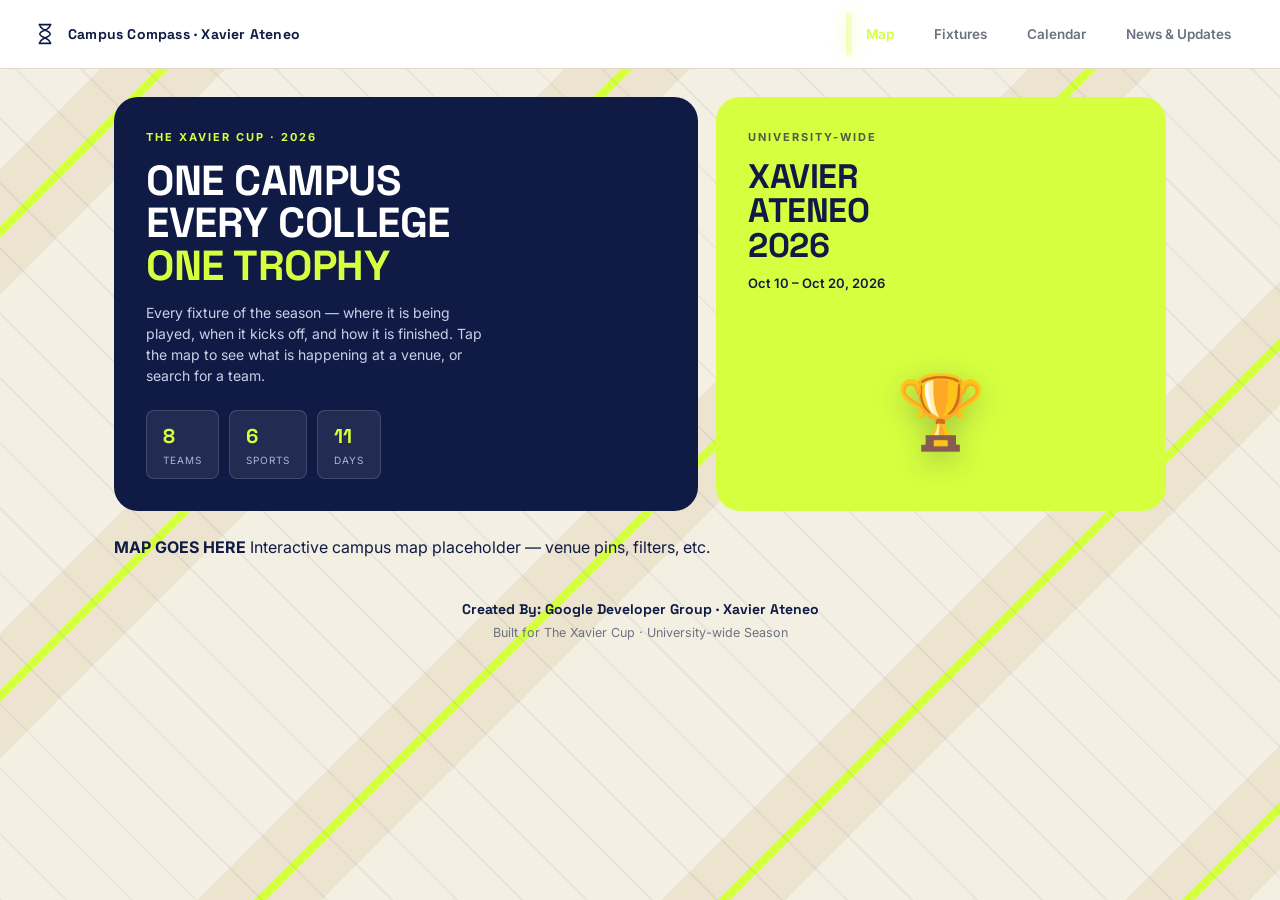
==== commit 6a84d124: "Remove college banners and add map placeholder Removed college banners marquee and added a placehold" ====
--- a/docs/index.html
+++ b/docs/index.html
@@ -50,39 +50,9 @@
         </div>
       </div>
 
-      <!-- College Banners Marquee -->
-      <div class="college-banners-wrapper">
-        <p class="section-lede" style="margin-bottom: 8px;">Participating Colleges</p>
-        <div class="marquee-track">
-          <!-- Set 1 -->
-          <img src="assets/pictures/eagles.jpeg" alt="SBM Eagles" class="banner-img">
-          <img src="assets/pictures/pythons.png" alt="NSG Pythons" class="banner-img">
-          <img src="assets/pictures/law.png" alt="LAW Lady Justices" class="banner-img">
-          <img src="assets/pictures/wizards.png" alt="CCS Wizards" class="banner-img">
-          <img src="assets/pictures/warriors.jpeg" alt="ENG'G Warriors" class="banner-img">
-          <img src="assets/pictures/tigers.png" alt="ARTSCIES Tigers" class="banner-img">
-          <img src="assets/pictures/wolves.png" alt="MED Wolves" class="banner-img">
-          <img src="assets/pictures/colossus.png" alt="AGGIES & SOE Colossus" class="banner-img">
-          <!-- Set 2 (Duplicate for seamless scrolling) -->
-          <img src="assets/pictures/eagles.jpeg" alt="SBM Eagles" class="banner-img">
-          <img src="assets/pictures/pythons.png" alt="NSG Pythons" class="banner-img">
-          <img src="assets/pictures/law.png" alt="LAW Lady Justices" class="banner-img">
-          <img src="assets/pictures/wizards.png" alt="CCS Wizards" class="banner-img">
-          <img src="assets/pictures/warriors.jpeg" alt="ENG'G Warriors" class="banner-img">
-          <img src="assets/pictures/tigers.png" alt="ARTSCIES Tigers" class="banner-img">
-          <img src="assets/pictures/wolves.png" alt="MED Wolves" class="banner-img">
-          <img src="assets/pictures/colossus.png" alt="AGGIES & SOE Colossus" class="banner-img">
-        </div>
-      </div>
-
-      <!-- Interactive Campus Map -->
-      <div class="map-responsive-container" id="campusMapSlot">
-        <iframe 
-          src="https://www.google.com/maps/embed?pb=!1m18!1m12!1m3!1d3950.814324706596!2d124.64448557577579!3d8.47807099719363!2m3!1f0!2f0!3f0!3m2!1i1024!2i768!4f13.1!3m3!1m2!1s0x32fff4cd69a842fd%3A0xa1f22e864ee0fbf1!2sXavier%20University%20-%20Ateneo%20de%20Cagayan!5e0!3m2!1sen!2sph!4v1700000000000!5m2!1sen!2sph" 
-          allowfullscreen="" 
-          loading="lazy" 
-          referrerpolicy="no-referrer-when-downgrade">
-        </iframe>
+      <div class="map-placeholder-note" id="campusMapSlot">
+        <strong>MAP GOES HERE</strong>
+        <span>Interactive campus map placeholder &mdash; venue pins, filters, etc.</span>
       </div>
     </section>
 
--- a/docs/src/css/styles.css
+++ b/docs/src/css/styles.css
@@ -55,15 +55,60 @@
   font-size:10px; font-weight:700; text-align:center;
 }
 
-.map-placeholder-note{
-  margin-top:22px; min-height:340px;
-  display:flex; flex-direction:column; align-items:center; justify-content:center; gap:8px;
-  background:repeating-linear-gradient(135deg, rgba(16,27,69,.06) 0 8px, rgba(16,27,69,0) 8px 16px), var(--cream-card);
-  border:2px dashed var(--navy); border-radius:var(--radius-lg);
-  color:var(--navy); text-align:center; padding:30px;
-}
-.map-placeholder-note strong{ font-family:var(--font-display); font-size:16px; letter-spacing:.5px; }
-.map-placeholder-note span{ font-size:13px; color:var(--muted); max-width:380px; }
+/* Map & Banner Styles */
+.map-responsive-container {
+  position: relative;
+  width: 100%;
+  height: 450px;
+  border-radius: var(--radius-lg);
+  overflow: hidden;
+  box-shadow: var(--shadow-md);
+  border: 4px solid var(--white);
+  background: var(--cream-card);
+  margin-top: 24px;
+}
+
+.map-responsive-container iframe {
+  position: absolute;
+  top: 0;
+  left: 0;
+  width: 100%;
+  height: 100%;
+  border: 0;
+}
+
+.college-banners-wrapper {
+  overflow: hidden;
+  white-space: nowrap;
+  position: relative;
+  width: 100%;
+  margin: 10px 0 24px;
+  -webkit-mask-image: linear-gradient(to right, transparent, black 40px, black calc(100% - 40px), transparent);
+  mask-image: linear-gradient(to right, transparent, black 40px, black calc(100% - 40px), transparent);
+}
+
+.marquee-track {
+  display: inline-flex;
+  gap: 16px;
+  animation: scrollMarquee 35s linear infinite;
+}
+
+.marquee-track:hover {
+  animation-play-state: paused;
+}
+
+.banner-img {
+  height: 120px;
+  width: auto;
+  border-radius: var(--radius-sm);
+  box-shadow: var(--shadow-sm);
+  object-fit: cover;
+}
+
+@keyframes scrollMarquee {
+  0% { transform: translateX(0); }
+  100% { transform: translateX(calc(-50% - 8px)); }
+}
 
 .navbar{
   display:flex; align-items:center; justify-content:space-between;
@@ -127,8 +172,6 @@
 .hero-title-dark{ font-size:clamp(26px,3.4vw,34px); font-weight:700; line-height:1.02; letter-spacing:-.5px; margin-bottom:10px; text-transform:uppercase; }
 .hero-dates{ font-size:13px; font-weight:600; margin-bottom:auto; }
 .hero-trophy{ font-size:72px; text-align:center; margin:14px 0; filter:drop-shadow(0 8px 14px rgba(16,27,69,.25)); }
-.hero-venues{ display:flex; gap:8px; flex-wrap:wrap; }
-.venue-pill{ background:var(--navy); color:var(--white); font-size:11px; font-weight:700; padding:6px 12px; border-radius:var(--radius-pill); }
 
 .team-strip{
   display:grid; grid-template-columns:repeat(8, 1fr);
@@ -183,40 +226,121 @@
 .view-controls h2, .my-schedule h2{ font-size:20px; }
 .section-lede{ color:var(--muted); font-size:13.5px; margin-bottom:16px; margin-top:-6px; }
 
-.filter-group{ display:flex; align-items:center; gap:8px; flex-wrap:wrap; }
-.filter-group label{ font-size:12px; font-weight:600; color:var(--muted); }
-.filter-group select{
-  padding:8px 12px; border-radius:var(--radius-sm); border:1px solid var(--border);
-  background:var(--white); font-family:var(--font-body); font-size:13px; color:var(--ink);
-}
-
-.fixtures-grid{ display:flex; flex-direction:column; gap:10px; }
-.card{
-  background:var(--white); border-radius:var(--radius); padding:16px 20px;
-  display:flex; justify-content:space-between; align-items:center; gap:16px;
-  border-left:5px solid var(--border); box-shadow:var(--shadow-sm); flex-wrap:wrap;
-}
-.card.finished{ border-left-color:var(--navy); }
-.card.ongoing{ border-left-color:var(--green); }
-.card.upcoming{ border-left-color:var(--muted); }
-.card.mine{ border-left-color:var(--lime-deep); }
-
-.badge{
-  font-size:10.5px; font-weight:700; padding:4px 10px; border-radius:var(--radius-pill);
-  text-transform:uppercase; letter-spacing:.4px; display:inline-block;
-}
-.badge.finished{ background:var(--navy); color:var(--white); }
-.badge.ongoing{ background:var(--green-soft); color:var(--green); animation:pulse 1.3s infinite; }
-.badge.upcoming{ background:var(--cream-card); color:var(--navy); border:1px solid var(--border); }
-@keyframes pulse{ 0%,100%{opacity:1;} 50%{opacity:.55;} }
-
-.match-info{ flex:1 1 220px; }
-.sport-name{ font-size:11px; color:var(--muted); text-transform:uppercase; letter-spacing:.5px; font-weight:700; margin-bottom:4px; }
-.teams{ font-size:15px; font-weight:700; }
-.teams .team-mine{ color:var(--lime-deep); }
-.time-venue{ font-size:12.5px; color:var(--muted); margin-top:4px; }
-
-.score{ font-family:var(--font-display); font-weight:700; font-size:19px; color:var(--navy); white-space:nowrap; }
+/* Pagination Controls */
+.fixture-header-bar {
+  text-align: center;
+  padding: 12px 0;
+  border-bottom: 1px solid var(--border);
+  margin-bottom: 16px;
+}
+.fixture-header-bar h3 {
+  font-size: 14px;
+  letter-spacing: 1px;
+  text-transform: uppercase;
+  color: var(--navy);
+}
+.date-pagination {
+  display: flex;
+  align-items: center;
+  justify-content: center;
+  gap: 16px;
+  margin-bottom: 32px;
+}
+.date-pagination button {
+  background: var(--white);
+  border: 1px solid var(--border);
+  border-radius: var(--radius-pill);
+  cursor: pointer;
+  color: var(--navy);
+  font-size: 14px;
+  width: 32px;
+  height: 32px;
+  display: flex;
+  align-items: center;
+  justify-content: center;
+  transition: background 0.15s;
+}
+.date-pagination button:disabled {
+  opacity: 0.3;
+  cursor: not-allowed;
+}
+.date-pagination button:not(:disabled):hover {
+  background: var(--cream-card);
+}
+.date-pagination span {
+  font-weight: 700;
+  font-size: 16px;
+  width: 140px;
+  text-align: center;
+  text-transform: uppercase;
+}
+
+/* Match Fixture Card Structure */
+.fixture-wrapper {
+  margin-bottom: 28px;
+  display: flex;
+  flex-direction: column;
+  align-items: center;
+}
+.fixture-card {
+  position: relative;
+  background: var(--white);
+  border-radius: var(--radius);
+  box-shadow: var(--shadow-sm);
+  border: 1px solid var(--border);
+  width: 100%;
+  padding: 24px 20px 16px;
+  display: grid;
+  grid-template-columns: 1fr auto 1fr;
+  gap: 16px;
+  align-items: center;
+}
+.fixture-card.mine {
+  border-color: var(--lime-deep);
+  box-shadow: 0 0 0 1px var(--lime-deep), var(--shadow-sm);
+}
+
+/* Floating Category Tag */
+.floating-tag {
+  position: absolute;
+  top: 0;
+  left: 50%;
+  transform: translate(-50%, -50%);
+  background: var(--navy);
+  color: var(--white);
+  font-size: 10px;
+  font-weight: 700;
+  letter-spacing: 1px;
+  text-transform: uppercase;
+  padding: 4px 12px;
+  border-radius: var(--radius-pill);
+}
+
+/* 3-Column Layout Alignment */
+.fixture-col { display: flex; flex-direction: column; }
+.fixture-col.left { align-items: flex-start; text-align: left; }
+.fixture-col.center { align-items: center; text-align: center; }
+.fixture-col.right { align-items: flex-end; text-align: right; }
+
+.team-name { font-weight: 700; font-size: 15px; }
+.team-mine { color: var(--lime-deep); }
+.team-sub { font-size: 11px; color: var(--muted); text-transform: uppercase; letter-spacing: 0.5px; margin-top: 2px; }
+
+/* Center Column Specifics */
+.score-row { display: flex; align-items: center; gap: 12px; margin-bottom: 4px; }
+.score-num { font-family: var(--font-display); font-size: 24px; font-weight: 700; color: var(--navy); }
+.vs-badge { font-size: 11px; font-weight: 700; color: var(--muted); background: var(--cream); padding: 2px 6px; border-radius: 4px; }
+.match-time { font-size: 12px; font-weight: 600; color: var(--navy); }
+
+/* Bottom Status Bar */
+.bottom-status {
+  font-size: 11.5px;
+  color: var(--muted);
+  text-transform: uppercase;
+  letter-spacing: 0.5px;
+  font-weight: 600;
+  margin-top: 10px;
+}
 
 .empty-state{ text-align:center; padding:36px 20px; background:var(--white); border-radius:var(--radius); color:var(--muted); border:1px dashed var(--border); font-size:13.5px; }
 
@@ -270,6 +394,7 @@
 .cal-pill.finished{ background:var(--cream); color:var(--navy); }
 .cal-pill.ongoing{ background:var(--lime); color:var(--navy); animation:pulse 1.3s infinite; }
 .cal-pill.upcoming{ background:transparent; border:1px solid rgba(214,255,63,.6); color:var(--lime); }
+@keyframes pulse{ 0%,100%{opacity:1;} 50%{opacity:.55;} }
 
 .day-detail__head{ margin-bottom:12px; }
 .day-detail__head h3{ font-size:16px; }
@@ -350,29 +475,41 @@
 .site-footer__name{ font-family:var(--font-display); font-weight:700; color:var(--navy); font-size:14px; margin-bottom:4px; }
 
 @media (max-width:760px){
-  /* Most mobile browsers (iOS Safari especially) repaint a
-     background-attachment:fixed pattern on every scroll frame.
-     With the thin repeating-linear-gradient stripes used here,
-     that repaint shows up as flickering visual "noise" across the
-     page. Scrolling the background with the page avoids it. */
   body{ background-attachment:scroll; }
 
   .hero{ grid-template-columns:1fr; }
   .navbar{ padding:14px 18px; flex-wrap:wrap; }
   .nav-tabs{ width:100%; overflow-x:auto; flex-wrap:nowrap; -webkit-overflow-scrolling:touch; }
   .container{ padding:22px 16px 0; }
-  .card{ flex-direction:column; align-items:flex-start; }
-  .score{ align-self:flex-end; }
-  .team-strip{ grid-template-columns:repeat(4, 1fr); gap:8px; }
+  
+  .team-strip { 
+    display: flex; 
+    overflow-x: auto; 
+    scroll-snap-type: x mandatory; 
+    padding-bottom: 12px;
+    -webkit-overflow-scrolling: touch;
+    scrollbar-width: none;
+  }
+  .team-strip::-webkit-scrollbar { display: none; }
+  .team-chip {
+    flex: 0 0 calc(28% - 10px);
+    scroll-snap-align: start;
+  }
+
   .news-grid{ grid-template-columns:repeat(2, 1fr); }
   .events-grid{ grid-template-columns:1fr; }
-}
-
-@media (max-width:420px){
-  .team-strip{ grid-template-columns:repeat(3, 1fr); }
+  
+  .banner-img { height: 90px; }
+  .map-responsive-container { height: 350px; }
+}
+
+@media (max-width:420px) {
   .news-grid{ grid-template-columns:1fr; }
   .hero-card{ padding:24px; }
   .hero-stats{ gap:8px; }
   .stat-chip{ padding:8px 12px; }
-}
-
+  
+  .team-name { font-size: 13px; }
+  .score-num { font-size: 18px; }
+  .score-row { gap: 8px; }
+}
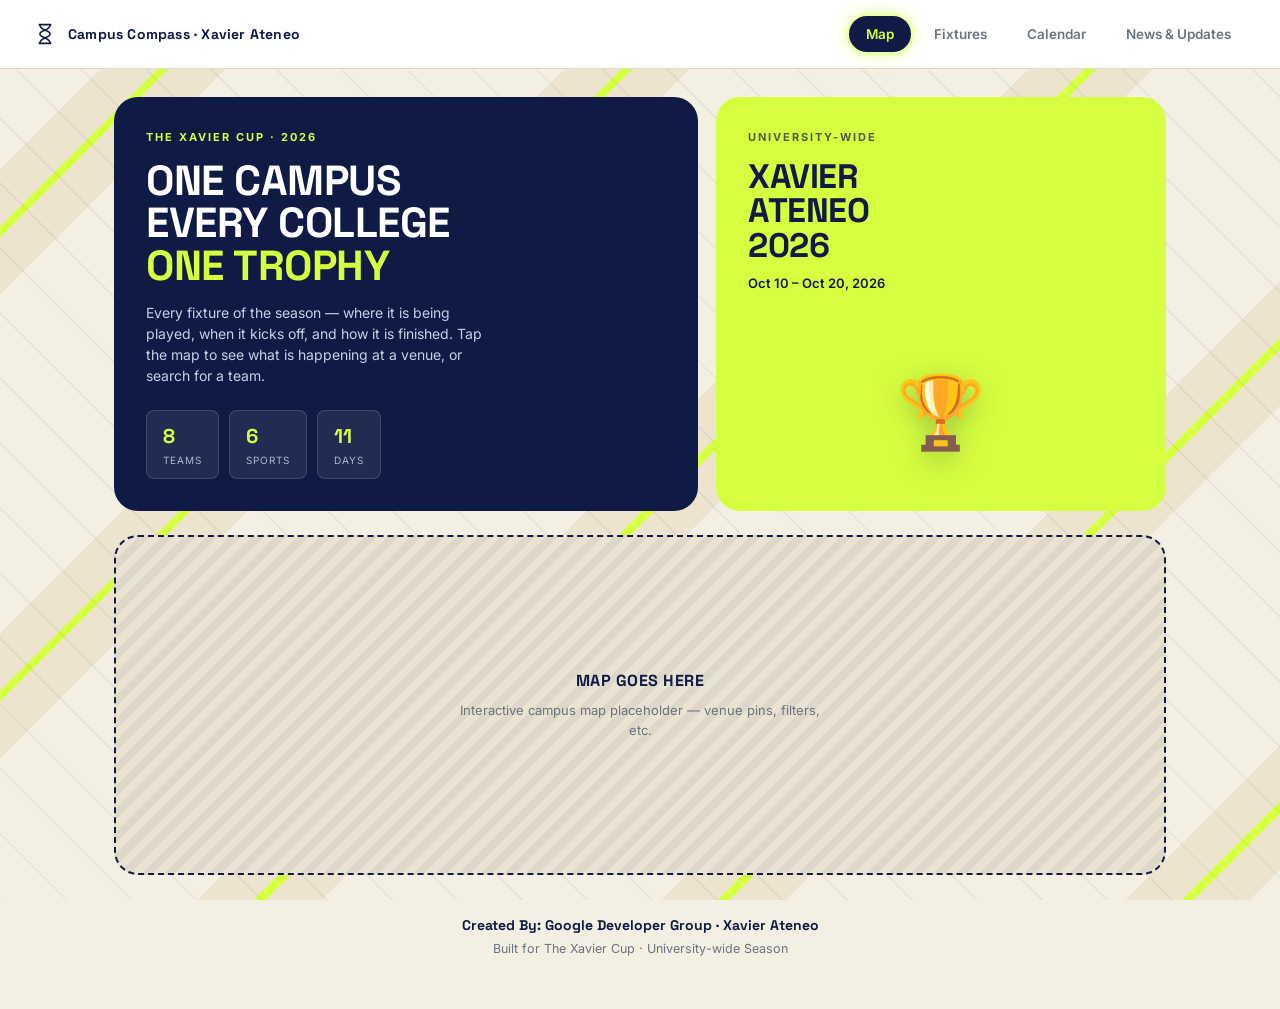
==== commit 639b3e29: "Implement featured match section in index.html Added a featured match section with pagination and fi" ====
--- a/docs/index.html
+++ b/docs/index.html
@@ -63,20 +63,30 @@
         <p>Every match across the tournament, filterable by day and sport.</p>
       </div>
       <section class="team-strip" id="teamStripFixtures" aria-label="Teams"></section>
-      
-      <!-- Top Section Bar -->
-      <div class="fixture-header-bar">
-        <h3>Match Fixtures</h3>
+
+      <div class="featured-match" id="featuredMatch">
+        <div class="featured-match__topbar">Featured Match</div>
+        <div class="featured-match__pagination">
+          <button id="featuredPrevDay" type="button" aria-label="Previous day">&#8249;</button>
+          <span class="featured-match__date" id="featuredDateLabel"></span>
+          <button id="featuredNextDay" type="button" aria-label="Next day">&#8250;</button>
+        </div>
+        <div class="featured-match__card-wrap" id="featuredCardSlot"></div>
       </div>
 
-      <!-- Date Pagination Bar -->
-      <div class="date-pagination">
-        <button id="prevDateBtn" aria-label="Previous Day">❮</button>
-        <span id="currentDateDisplay">Oct 10, 2026</span>
-        <button id="nextDateBtn" aria-label="Next Day">❯</button>
+      <div class="view-controls">
+        <div class="filter-group">
+          <label for="dateSelect">Date</label>
+          <select id="dateSelect">
+            <option value="ALL">All Days (Oct 10&ndash;20)</option>
+          </select>
+          <label for="sportSelect">Sport</label>
+          <select id="sportSelect">
+            <option value="ALL">All Sports</option>
+          </select>
+        </div>
       </div>
 
-      <!-- Main Card Container -->
       <div id="fixturesContainer" class="fixtures-grid"></div>
     </section>
 
--- a/docs/src/css/styles.css
+++ b/docs/src/css/styles.css
@@ -55,60 +55,15 @@
   font-size:10px; font-weight:700; text-align:center;
 }
 
-/* Map & Banner Styles */
-.map-responsive-container {
-  position: relative;
-  width: 100%;
-  height: 450px;
-  border-radius: var(--radius-lg);
-  overflow: hidden;
-  box-shadow: var(--shadow-md);
-  border: 4px solid var(--white);
-  background: var(--cream-card);
-  margin-top: 24px;
-}
-
-.map-responsive-container iframe {
-  position: absolute;
-  top: 0;
-  left: 0;
-  width: 100%;
-  height: 100%;
-  border: 0;
-}
-
-.college-banners-wrapper {
-  overflow: hidden;
-  white-space: nowrap;
-  position: relative;
-  width: 100%;
-  margin: 10px 0 24px;
-  -webkit-mask-image: linear-gradient(to right, transparent, black 40px, black calc(100% - 40px), transparent);
-  mask-image: linear-gradient(to right, transparent, black 40px, black calc(100% - 40px), transparent);
-}
-
-.marquee-track {
-  display: inline-flex;
-  gap: 16px;
-  animation: scrollMarquee 35s linear infinite;
-}
-
-.marquee-track:hover {
-  animation-play-state: paused;
-}
-
-.banner-img {
-  height: 120px;
-  width: auto;
-  border-radius: var(--radius-sm);
-  box-shadow: var(--shadow-sm);
-  object-fit: cover;
-}
-
-@keyframes scrollMarquee {
-  0% { transform: translateX(0); }
-  100% { transform: translateX(calc(-50% - 8px)); }
-}
+.map-placeholder-note{
+  margin-top:22px; min-height:340px;
+  display:flex; flex-direction:column; align-items:center; justify-content:center; gap:8px;
+  background:repeating-linear-gradient(135deg, rgba(16,27,69,.06) 0 8px, rgba(16,27,69,0) 8px 16px), var(--cream-card);
+  border:2px dashed var(--navy); border-radius:var(--radius-lg);
+  color:var(--navy); text-align:center; padding:30px;
+}
+.map-placeholder-note strong{ font-family:var(--font-display); font-size:16px; letter-spacing:.5px; }
+.map-placeholder-note span{ font-size:13px; color:var(--muted); max-width:380px; }
 
 .navbar{
   display:flex; align-items:center; justify-content:space-between;
@@ -172,6 +127,8 @@
 .hero-title-dark{ font-size:clamp(26px,3.4vw,34px); font-weight:700; line-height:1.02; letter-spacing:-.5px; margin-bottom:10px; text-transform:uppercase; }
 .hero-dates{ font-size:13px; font-weight:600; margin-bottom:auto; }
 .hero-trophy{ font-size:72px; text-align:center; margin:14px 0; filter:drop-shadow(0 8px 14px rgba(16,27,69,.25)); }
+.hero-venues{ display:flex; gap:8px; flex-wrap:wrap; }
+.venue-pill{ background:var(--navy); color:var(--white); font-size:11px; font-weight:700; padding:6px 12px; border-radius:var(--radius-pill); }
 
 .team-strip{
   display:grid; grid-template-columns:repeat(8, 1fr);
@@ -226,123 +183,95 @@
 .view-controls h2, .my-schedule h2{ font-size:20px; }
 .section-lede{ color:var(--muted); font-size:13.5px; margin-bottom:16px; margin-top:-6px; }
 
-/* Pagination Controls */
-.fixture-header-bar {
-  text-align: center;
-  padding: 12px 0;
-  border-bottom: 1px solid var(--border);
-  margin-bottom: 16px;
-}
-.fixture-header-bar h3 {
-  font-size: 14px;
-  letter-spacing: 1px;
-  text-transform: uppercase;
-  color: var(--navy);
-}
-.date-pagination {
-  display: flex;
-  align-items: center;
-  justify-content: center;
-  gap: 16px;
-  margin-bottom: 32px;
-}
-.date-pagination button {
-  background: var(--white);
-  border: 1px solid var(--border);
-  border-radius: var(--radius-pill);
-  cursor: pointer;
-  color: var(--navy);
-  font-size: 14px;
-  width: 32px;
-  height: 32px;
-  display: flex;
-  align-items: center;
-  justify-content: center;
-  transition: background 0.15s;
-}
-.date-pagination button:disabled {
-  opacity: 0.3;
-  cursor: not-allowed;
-}
-.date-pagination button:not(:disabled):hover {
-  background: var(--cream-card);
-}
-.date-pagination span {
-  font-weight: 700;
-  font-size: 16px;
-  width: 140px;
-  text-align: center;
-  text-transform: uppercase;
-}
-
-/* Match Fixture Card Structure */
-.fixture-wrapper {
-  margin-bottom: 28px;
-  display: flex;
-  flex-direction: column;
-  align-items: center;
-}
-.fixture-card {
-  position: relative;
-  background: var(--white);
-  border-radius: var(--radius);
-  box-shadow: var(--shadow-sm);
-  border: 1px solid var(--border);
-  width: 100%;
-  padding: 24px 20px 16px;
-  display: grid;
-  grid-template-columns: 1fr auto 1fr;
-  gap: 16px;
-  align-items: center;
-}
-.fixture-card.mine {
-  border-color: var(--lime-deep);
-  box-shadow: 0 0 0 1px var(--lime-deep), var(--shadow-sm);
-}
-
-/* Floating Category Tag */
-.floating-tag {
-  position: absolute;
-  top: 0;
-  left: 50%;
-  transform: translate(-50%, -50%);
-  background: var(--navy);
-  color: var(--white);
-  font-size: 10px;
-  font-weight: 700;
-  letter-spacing: 1px;
-  text-transform: uppercase;
-  padding: 4px 12px;
-  border-radius: var(--radius-pill);
-}
-
-/* 3-Column Layout Alignment */
-.fixture-col { display: flex; flex-direction: column; }
-.fixture-col.left { align-items: flex-start; text-align: left; }
-.fixture-col.center { align-items: center; text-align: center; }
-.fixture-col.right { align-items: flex-end; text-align: right; }
-
-.team-name { font-weight: 700; font-size: 15px; }
-.team-mine { color: var(--lime-deep); }
-.team-sub { font-size: 11px; color: var(--muted); text-transform: uppercase; letter-spacing: 0.5px; margin-top: 2px; }
-
-/* Center Column Specifics */
-.score-row { display: flex; align-items: center; gap: 12px; margin-bottom: 4px; }
-.score-num { font-family: var(--font-display); font-size: 24px; font-weight: 700; color: var(--navy); }
-.vs-badge { font-size: 11px; font-weight: 700; color: var(--muted); background: var(--cream); padding: 2px 6px; border-radius: 4px; }
-.match-time { font-size: 12px; font-weight: 600; color: var(--navy); }
-
-/* Bottom Status Bar */
-.bottom-status {
-  font-size: 11.5px;
-  color: var(--muted);
-  text-transform: uppercase;
-  letter-spacing: 0.5px;
-  font-weight: 600;
-  margin-top: 10px;
-}
+.filter-group{ display:flex; align-items:center; gap:8px; flex-wrap:wrap; }
+.filter-group label{ font-size:12px; font-weight:600; color:var(--muted); }
+.filter-group select{
+  padding:8px 12px; border-radius:var(--radius-sm); border:1px solid var(--border);
+  background:var(--white); font-family:var(--font-body); font-size:13px; color:var(--ink);
+}
+
+.fixtures-grid{ display:flex; flex-direction:column; gap:10px; }
+
+/* ============ Match Fixture Card ============
+   Structure: a floating sport/mode tag anchored to the top edge of
+   the card, a 3-column grid (home team / score+time / away team),
+   and a muted status line below the card. See matchCard.js. */
+.fixture-card-wrap{ position:relative; }
+
+.fixture-card__tag{
+  position:absolute; top:-13px; left:50%; transform:translateX(-50%);
+  background:var(--navy); color:var(--lime);
+  font-size:10.5px; font-weight:700; text-transform:uppercase; letter-spacing:.5px;
+  padding:5px 14px; border-radius:var(--radius-pill); white-space:nowrap; z-index:1;
+}
+
+.fixture-card{
+  background:var(--white); border-radius:var(--radius);
+  padding:26px 20px 18px; box-shadow:var(--shadow-sm);
+  display:grid; grid-template-columns:1fr 1.2fr 1fr; align-items:center; column-gap:10px;
+}
+.fixture-card-wrap.mine .fixture-card{ box-shadow:0 0 0 2px var(--lime-deep), var(--shadow-sm); }
+
+.fixture-card__team{ display:flex; flex-direction:column; gap:3px; min-width:0; }
+.fixture-card__team--home{ align-items:flex-start; text-align:left; }
+.fixture-card__team--away{ align-items:flex-end; text-align:right; }
+.fixture-card__team-name{ font-size:14.5px; font-weight:700; color:var(--ink); }
+.fixture-card__team-name.team-mine{ color:var(--lime-deep); }
+.fixture-card__team-sub{ font-size:10.5px; color:var(--muted); text-transform:uppercase; letter-spacing:.4px; }
+
+.fixture-card__center{ display:flex; flex-direction:column; align-items:center; gap:5px; }
+.fixture-card__score-row{ display:flex; align-items:baseline; gap:9px; }
+.fixture-card__score{ font-family:var(--font-display); font-weight:700; font-size:21px; color:var(--navy); }
+.fixture-card__vs{ font-size:10.5px; font-weight:700; color:var(--muted); letter-spacing:.5px; }
+.fixture-card__time{ font-size:11.5px; color:var(--muted); }
+
+.fixture-card__footer{ text-align:center; margin-top:8px; font-size:12px; color:var(--muted); }
+.fixture-card-wrap.finished .fixture-card__footer{ color:var(--navy); font-weight:600; }
+.fixture-card-wrap.ongoing .fixture-card__footer{ color:var(--green); font-weight:600; animation:pulse 1.3s infinite; }
+@keyframes pulse{ 0%,100%{opacity:1;} 50%{opacity:.55;} }
 
 .empty-state{ text-align:center; padding:36px 20px; background:var(--white); border-radius:var(--radius); color:var(--muted); border:1px dashed var(--border); font-size:13.5px; }
+
+/* ============ FEATURED MATCH (date-paginated highlight) ============
+   New chrome around the Match Fixture Card component above — a top
+   section bar and a date pagination row sit above one reused card. */
+.featured-match{ margin-bottom:26px; }
+
+.featured-match__topbar{
+  background:var(--navy); color:var(--lime);
+  font-family:var(--font-display); font-weight:700; font-size:13px;
+  text-transform:uppercase; letter-spacing:.08em; text-align:center;
+  padding:10px 16px;
+  border-radius:var(--radius) var(--radius) 0 0;
+}
+
+.featured-match__pagination{
+  display:flex; align-items:center; justify-content:center; gap:18px;
+  background:var(--cream-card);
+  border-left:1px solid var(--border); border-right:1px solid var(--border);
+  padding:10px 16px;
+}
+.featured-match__pagination button{
+  width:28px; height:28px; border-radius:50%; border:none; background:none;
+  font-size:18px; line-height:1; color:var(--navy); cursor:pointer;
+  display:flex; align-items:center; justify-content:center;
+}
+.featured-match__pagination button:hover:not(:disabled){ background:rgba(16,27,69,.08); }
+.featured-match__pagination button:disabled{ opacity:.3; cursor:default; }
+.featured-match__date{
+  font-family:var(--font-display); font-weight:700; font-size:14px; min-width:160px; text-align:center;
+}
+
+/* Pure spacer/background: gives the floating .fixture-card__tag
+   (which pokes up above the card's own top edge) room to clear the
+   pagination bar above it, and squares off the bottom corners. */
+.featured-match__card-wrap{
+  padding:24px 16px 16px;
+  background:var(--cream-card);
+  border:1px solid var(--border); border-top:none;
+  border-radius:0 0 var(--radius) var(--radius);
+}
+
 
 .calendar{
   background:var(--navy); border-radius:var(--radius-lg); overflow:hidden;
@@ -394,7 +323,6 @@
 .cal-pill.finished{ background:var(--cream); color:var(--navy); }
 .cal-pill.ongoing{ background:var(--lime); color:var(--navy); animation:pulse 1.3s infinite; }
 .cal-pill.upcoming{ background:transparent; border:1px solid rgba(214,255,63,.6); color:var(--lime); }
-@keyframes pulse{ 0%,100%{opacity:1;} 50%{opacity:.55;} }
 
 .day-detail__head{ margin-bottom:12px; }
 .day-detail__head h3{ font-size:16px; }
@@ -475,41 +403,35 @@
 .site-footer__name{ font-family:var(--font-display); font-weight:700; color:var(--navy); font-size:14px; margin-bottom:4px; }
 
 @media (max-width:760px){
+  /* Most mobile browsers (iOS Safari especially) repaint a
+     background-attachment:fixed pattern on every scroll frame.
+     With the thin repeating-linear-gradient stripes used here,
+     that repaint shows up as flickering visual "noise" across the
+     page. Scrolling the background with the page avoids it. */
   body{ background-attachment:scroll; }
 
   .hero{ grid-template-columns:1fr; }
   .navbar{ padding:14px 18px; flex-wrap:wrap; }
   .nav-tabs{ width:100%; overflow-x:auto; flex-wrap:nowrap; -webkit-overflow-scrolling:touch; }
   .container{ padding:22px 16px 0; }
-  
-  .team-strip { 
-    display: flex; 
-    overflow-x: auto; 
-    scroll-snap-type: x mandatory; 
-    padding-bottom: 12px;
-    -webkit-overflow-scrolling: touch;
-    scrollbar-width: none;
-  }
-  .team-strip::-webkit-scrollbar { display: none; }
-  .team-chip {
-    flex: 0 0 calc(28% - 10px);
-    scroll-snap-align: start;
-  }
-
+  .fixture-card{ padding:24px 14px 16px; column-gap:6px; }
+  .fixture-card__team-name{ font-size:13px; }
+  .fixture-card__score{ font-size:18px; }
+  .team-strip{ grid-template-columns:repeat(4, 1fr); gap:8px; }
   .news-grid{ grid-template-columns:repeat(2, 1fr); }
   .events-grid{ grid-template-columns:1fr; }
-  
-  .banner-img { height: 90px; }
-  .map-responsive-container { height: 350px; }
-}
-
-@media (max-width:420px) {
+}
+
+@media (max-width:420px){
+  .team-strip{ grid-template-columns:repeat(3, 1fr); }
   .news-grid{ grid-template-columns:1fr; }
   .hero-card{ padding:24px; }
   .hero-stats{ gap:8px; }
   .stat-chip{ padding:8px 12px; }
-  
-  .team-name { font-size: 13px; }
-  .score-num { font-size: 18px; }
-  .score-row { gap: 8px; }
-}
+  .fixture-card{ grid-template-columns:1fr 1fr 1fr; column-gap:4px; padding:22px 10px 14px; }
+  .fixture-card__team-name{ font-size:11.5px; }
+  .fixture-card__team-sub{ font-size:9.5px; }
+  .fixture-card__score{ font-size:16px; }
+  .fixture-card__score-row{ gap:5px; }
+}
+
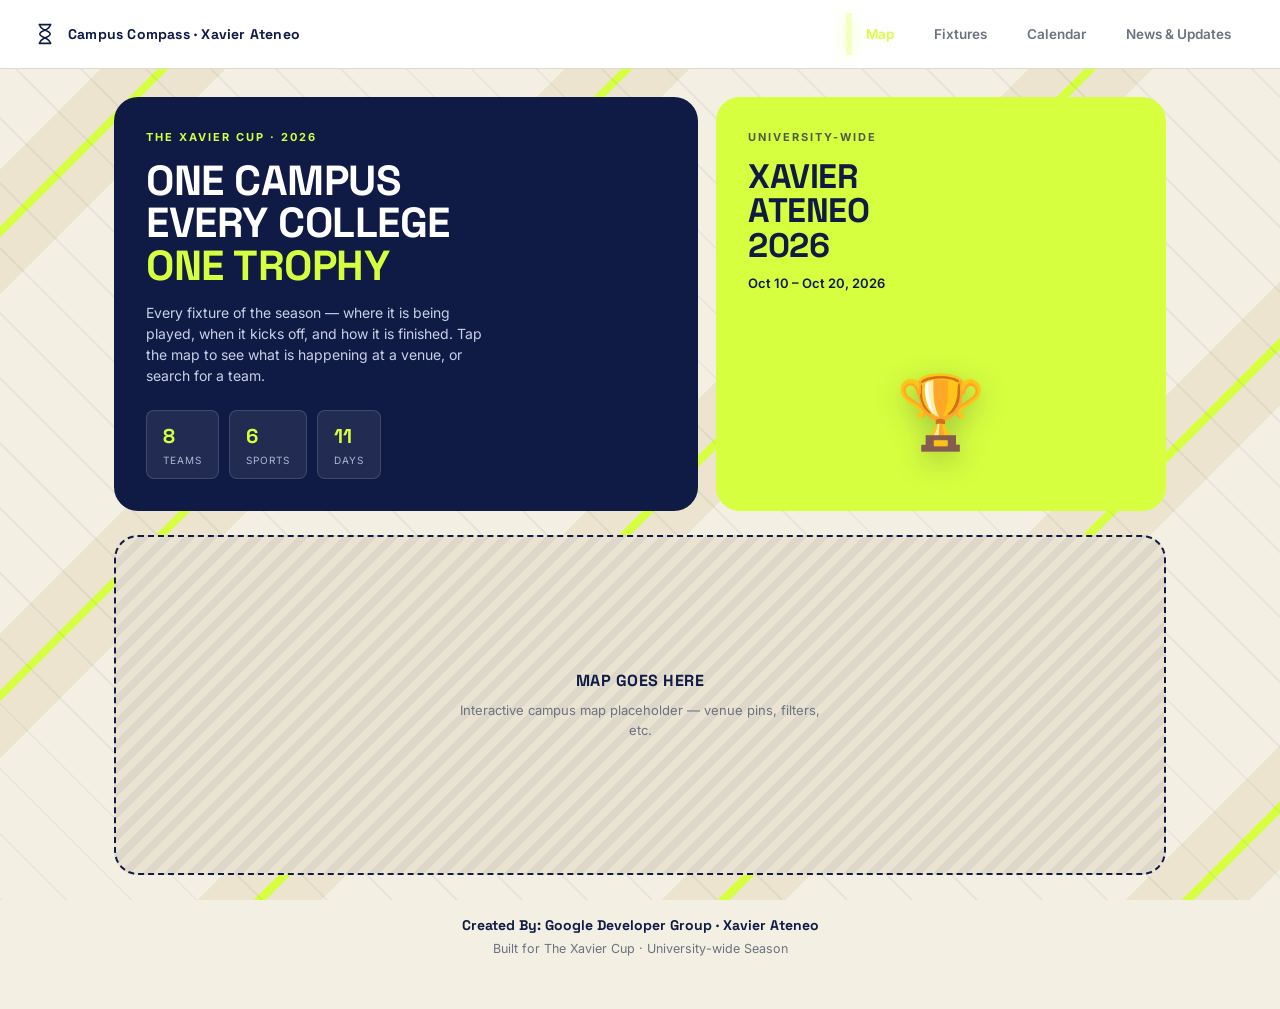
==== commit 45f6feb9: "Simplify news section by removing controls and carousel Removed news controls and carousel sections " ====
--- a/docs/index.html
+++ b/docs/index.html
@@ -124,15 +124,7 @@
         <p>Announcements and stories from every college and CSG.</p>
       </div>
 
-      <div class="news-controls">
-        <div class="news-filters" id="newsFilters"></div>
-        <button class="news-see-all" id="newsSeeAll">See All</button>
-      </div>
-
-      <div class="news-carousel" id="newsCarousel">
-        <div class="news-track" id="newsTrack"></div>
-      </div>
-      <div class="news-grid" id="newsGrid" hidden></div>
+      <div class="news-feed" id="newsFeed"></div>
 
       <div class="events-section">
         <h3 class="events-heading">Upcoming Events</h3>
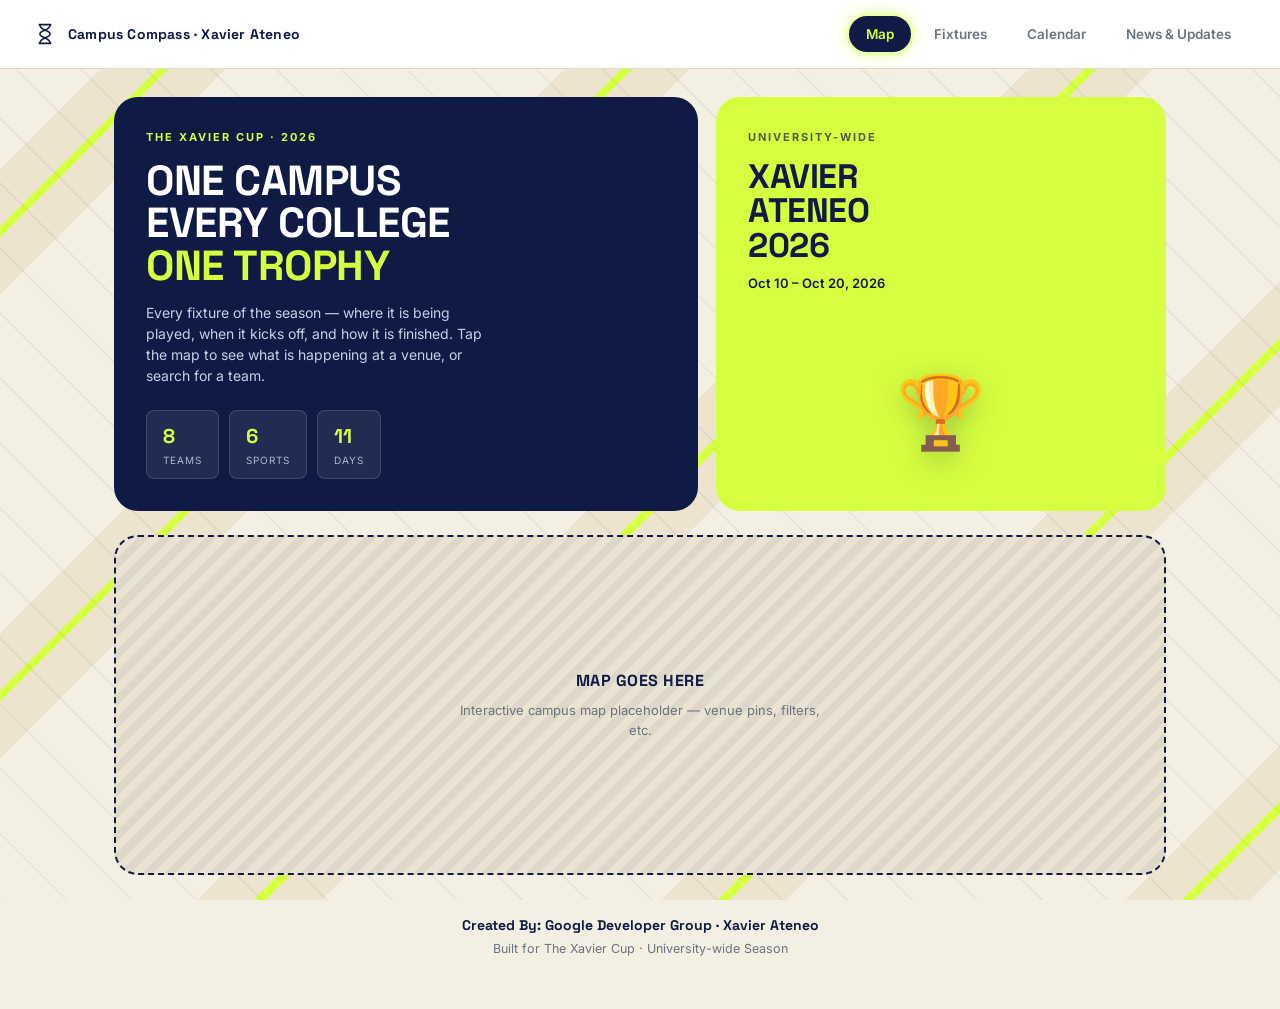
==== commit 4376d3ee: "Add news feature slots and carousel to index.html" ====
--- a/docs/index.html
+++ b/docs/index.html
@@ -124,7 +124,15 @@
         <p>Announcements and stories from every college and CSG.</p>
       </div>
 
-      <div class="news-feed" id="newsFeed"></div>
+      <div class="news-feature-slot" id="newsFeatureSlot"></div>
+
+      <div class="news-carousel" id="newsCarousel">
+        <div class="news-track" id="newsTrack"></div>
+      </div>
+      <div class="news-grid" id="newsGrid" hidden></div>
+      <div class="news-see-all-wrap">
+        <button class="news-see-all" id="newsSeeAll" type="button">See All</button>
+      </div>
 
       <div class="events-section">
         <h3 class="events-heading">Upcoming Events</h3>
--- a/docs/src/css/styles.css
+++ b/docs/src/css/styles.css
@@ -327,61 +327,45 @@
 .day-detail__head{ margin-bottom:12px; }
 .day-detail__head h3{ font-size:16px; }
 
-.news-controls{
-  display:flex; align-items:center; justify-content:space-between; gap:14px;
-  flex-wrap:wrap; margin-bottom:20px;
-}
-.news-filters{ display:flex; gap:8px; flex-wrap:wrap; }
-.news-filter{
-  background:var(--white); border:1px solid var(--border); color:var(--muted);
-  font-family:var(--font-body); font-weight:600; font-size:12.5px;
-  padding:7px 15px; border-radius:var(--radius-pill); cursor:pointer;
-  transition:background .12s ease, color .12s ease, border-color .12s ease;
-}
-.news-filter:hover{ border-color:var(--navy); }
-.news-filter.active{ background:var(--navy); border-color:var(--navy); color:var(--lime); }
-
+/* ============ News & Updates ============
+   A featured story card followed by a grid of story cards —
+   no filters, no carousel toggle. See main.js renderNews(). */
+.news-feed{
+  display:grid; grid-template-columns:repeat(3, 1fr); gap:18px;
+}
+
+.news-card{
+  background:var(--white); border-radius:var(--radius); box-shadow:var(--shadow-sm);
+  padding:20px; display:flex; flex-direction:column; gap:8px;
+}
+.news-card__tag{
+  align-self:flex-start; background:var(--cream-card); color:var(--navy);
+  font-size:10.5px; font-weight:700; text-transform:uppercase; letter-spacing:.5px;
+  padding:4px 10px; border-radius:var(--radius-pill);
+}
+.news-card__title{ font-family:var(--font-display); font-size:16px; font-weight:700; line-height:1.25; }
+.news-card__snippet{ font-size:12.5px; color:var(--muted); line-height:1.5; }
+.news-card__date{ font-size:11px; color:var(--muted); margin-top:auto; padding-top:6px; }
+
+.news-card--featured{
+  grid-column:1 / -1;
+  background:var(--navy); color:var(--white);
+  padding:32px; gap:12px;
+}
+.news-card--featured .news-card__tag{ background:var(--lime); color:var(--navy-deep); }
+.news-card--featured .news-card__title{ font-size:24px; }
+.news-card--featured .news-card__snippet{ color:rgba(243,239,227,.8); font-size:14px; max-width:640px; }
+.news-card--featured .news-card__date{ color:rgba(243,239,227,.6); }
+
+.news-see-all-wrap{ display:flex; justify-content:center; margin-top:22px; }
 .news-see-all{
   background:var(--lime); border:none; color:var(--navy);
-  font-family:var(--font-body); font-weight:700; font-size:12.5px;
-  padding:8px 18px; border-radius:var(--radius-pill); cursor:pointer;
+  font-family:var(--font-body); font-weight:700; font-size:13px;
+  padding:10px 26px; border-radius:var(--radius-pill); cursor:pointer;
   transition:background .12s ease;
 }
-.news-see-all:hover{ background:var(--lime-deep, #A9CC1E); }
-.news-see-all.active{ background:var(--navy); color:var(--white); }
-
-.news-carousel{
-  display:flex; gap:16px; overflow-x:auto; overflow-y:hidden;
-  padding-bottom:4px; scrollbar-width:none;
-  -webkit-mask-image:linear-gradient(to right, transparent, black 32px, black calc(100% - 32px), transparent);
-  mask-image:linear-gradient(to right, transparent, black 32px, black calc(100% - 32px), transparent);
-}
-.news-carousel::-webkit-scrollbar{ display:none; }
-.news-carousel[hidden]{ display:none; }
-.news-track{ display:flex; gap:16px; width:max-content; }
-
-.news-grid{
-  display:grid; grid-template-columns:repeat(4, 1fr); gap:16px;
-}
-.news-grid[hidden]{ display:none; }
-
-.news-card{
-  flex:0 0 auto; width:270px; background:var(--white); border-radius:var(--radius);
-  border-left:5px solid var(--navy); box-shadow:var(--shadow-sm); padding:16px 18px;
-  display:flex; flex-direction:column; gap:10px;
-}
-.news-grid .news-card{ width:auto; }
-.news-card__title{ font-family:var(--font-display); font-size:16px; font-weight:700; line-height:1.2; }
-.news-card__snippet{ font-size:12.5px; color:var(--muted); line-height:1.45; }
-.news-card__foot{ display:flex; align-items:center; justify-content:space-between; margin-top:auto; padding-top:4px; }
-.news-card__date{ font-size:11px; color:var(--muted); }
-.news-card__more{
-  background:transparent; border:1.5px solid var(--navy); color:var(--navy);
-  font-family:var(--font-body); font-weight:700; font-size:11px;
-  padding:6px 13px; border-radius:var(--radius-pill); cursor:pointer;
-  transition:background .12s ease, color .12s ease;
-}
-.news-card__more:hover{ background:var(--navy); color:var(--white); }
+.news-see-all:hover{ background:var(--lime-deep); }
+
 
 .events-section{ margin-top:34px; }
 .events-heading{ font-size:18px; margin-bottom:14px; }
@@ -418,13 +402,15 @@
   .fixture-card__team-name{ font-size:13px; }
   .fixture-card__score{ font-size:18px; }
   .team-strip{ grid-template-columns:repeat(4, 1fr); gap:8px; }
-  .news-grid{ grid-template-columns:repeat(2, 1fr); }
+  .news-feed{ grid-template-columns:repeat(2, 1fr); }
+  .news-card--featured{ padding:24px; }
+  .news-card--featured .news-card__title{ font-size:20px; }
   .events-grid{ grid-template-columns:1fr; }
 }
 
 @media (max-width:420px){
   .team-strip{ grid-template-columns:repeat(3, 1fr); }
-  .news-grid{ grid-template-columns:1fr; }
+  .news-feed{ grid-template-columns:1fr; }
   .hero-card{ padding:24px; }
   .hero-stats{ gap:8px; }
   .stat-chip{ padding:8px 12px; }
